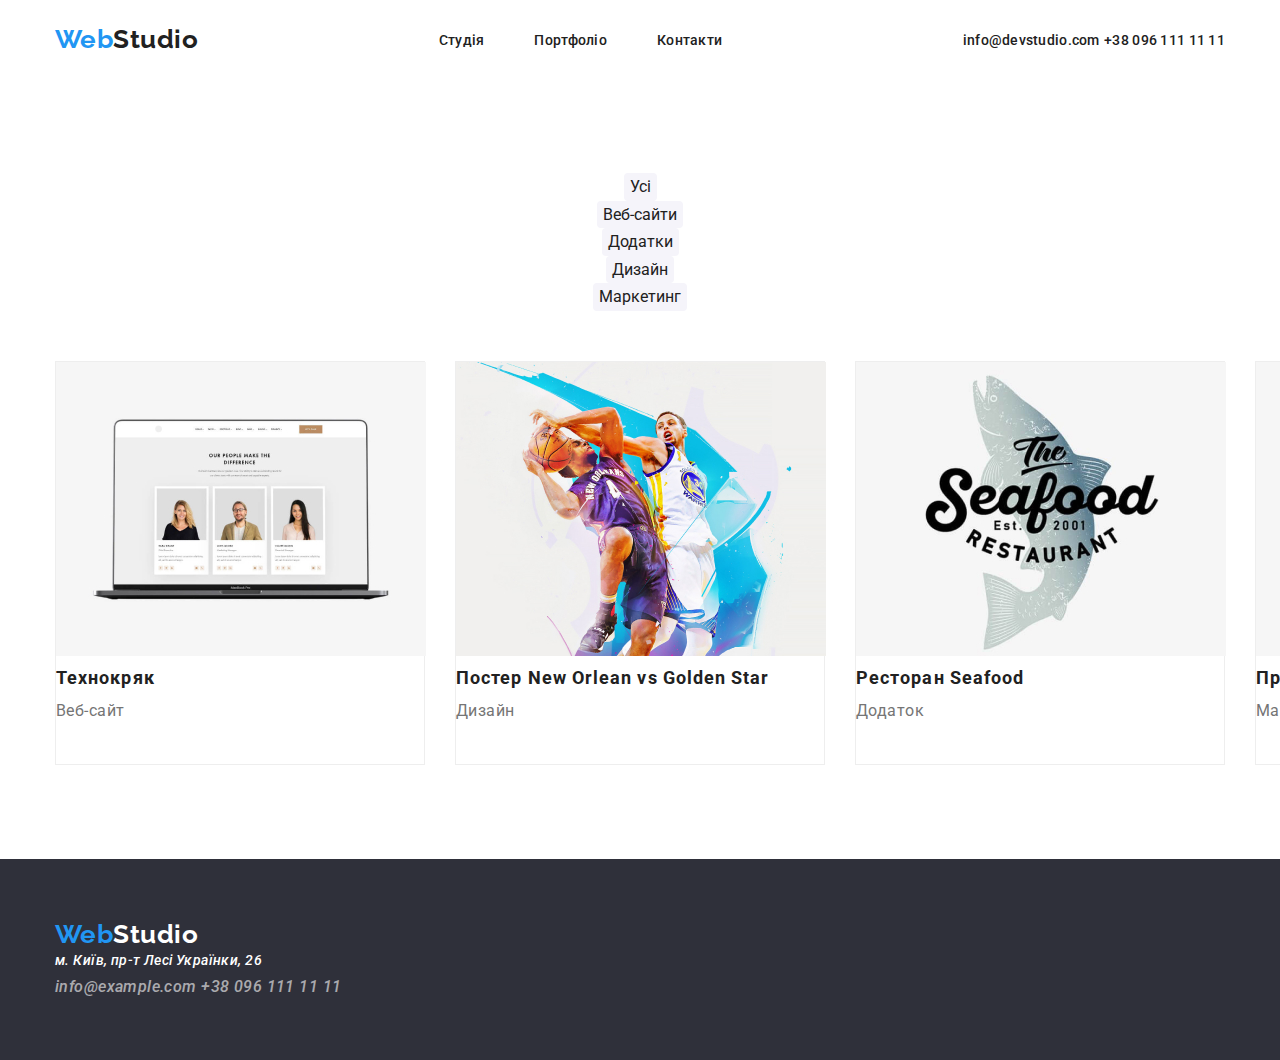
==== portfolio.html @ 2d1bd459 "update" ====
<!DOCTYPE html>
<html lang="en">
  <head>
    <meta charset="UTF-8" />
    <meta name="viewport" content="width=device-width, initial-scale=1.0" />
    <link
      rel="stylesheet"
      href="https://cdnjs.cloudflare.com/ajax/libs/modern-normalize/2.0.0/modern-normalize.min.css"
    />
    <title>Portfolio</title>
    <link rel="preconnect" href="https://fonts.googleapis.com" />
    <link rel="preconnect" href="https://fonts.gstatic.com" crossorigin />
    <link
      href="https://fonts.googleapis.com/css2?family=Raleway:wght@700&family=Roboto:wght@400;500;700&display=swap"
      rel="stylesheet"
    />
    <link rel="stylesheet" href="./css/portfolio.css" />
  </head>
  <body>
    <header class="header">
      <div class="container">
        <a class="header-logo" href="./index.html"
          >Web<span class="header-span">Studio</span></a
        >
        <nav class="navigation">
          <ul class="nav-list">
            <li class="nav-list-item">
              <a class="nav-list-link" href="#">Студія</a>
            </li>
            <li class="nav-list-item">
              <a class="nav-list-link" href="#">Портфоліо</a>
            </li>
            <li class="nav-list-item">
              <a class="nav-list-link" href="#">Контакти</a>
            </li>
          </ul>
        </nav>
        <div class="contact-list">
          <a class="contact-list-link" href="mailto:info@devstudio.com"
            >info@devstudio.com</a
          >
          <a class="contact-list-link" href="tel:+380961111111"
            >+38 096 111 11 11</a
          >
        </div>
      </div>
    </header>
    <main class="main">
      <div class="container">
        <button class="main-btn" type="button">Усі</button>
        <button class="main-btn" type="button">Веб-сайти</button>
        <button class="main-btn" type="button">Додатки</button>
        <button class="main-btn" type="button">Дизайн</button>
        <button class="main-btn" type="button">Маркетинг</button>
      </div>
      <div class="container">
      <ul class="main-list">
        <li class="main-list-item">
          <article class="info">
            <img
              class="info-img"
              src="./images/Технокряк.jpg"
              alt="Технокряк"
            />
            <h4 class="info-title">Технокряк</h4>
            <p class="info-text">Веб-сайт</p>
          </article>
        </li>
        <li class="main-list-item">
          <article class="info">
            <img
              class="info-img"
              src="./images/ПостерNewOrlea.jpg"
              alt="NewOrlean"
            />
            <h4 class="info-title">Постер New Orlean vs Golden Star</h4>
            <p class="info-text">Дизайн</p>
          </article>
        </li>
        <li>
          <article class="info">
            <img class="info-img" src="./images/Seafood.jpg" alt="Seafood" />
            <h4 class="info-title">Ресторан Seafood</h4>
            <p class="info-text">Додаток</p>
          </article>
        </li>
        <li class="main-list-item">
          <article class="info">
            <img class="info-img" src="./images/ПроєктPrime.jpg" alt="Prime" />
            <h4 class="info-title">Проєкт Prime</h4>
            <p class="info-text">Маркетинг</p>
          </article>
        </li>
        <li>
          <article class="info">
            <img class="info-img" src="./images/Boxes.jpg" alt="Boxes" />
            <h4 class="info-title">Проєкт Boxes</h4>
            <p class="info-text">Додаток</p>
          </article>
        </li>
        <li class="main-list-item">
          <article class="info">
            <img
              class="info-img"
              src="./images/Inspiration.jpg"
              alt="Inspiration"
            />
            <h4 class="info-title">Inspiration has no Borders</h4>
            <p class="info-text">Веб-сайт</p>
          </article>
        </li>
        <li>
          <article class="info">
            <img
              class="info-img"
              src="./images/ВиданняLimited.jpg"
              alt="Limited"
            />
            <h4 class="info-title">Видання Limited Edition</h4>
            <p class="info-text">Дизайн</p>
          </article>
        </li>
        <li class="main-list-item">
          <article class="info">
            <img class="info-img" src="./images/ПроєктLab.jpg" alt="Lab" />
            <h4 class="info-title">Проєкт LAB</h4>
            <p class="info-text">Маркетинг</p>
          </article>
        </li>
        <li class="main-list-item">
          <article class="info">
            <img class="info-img" src="./images/Growing.jpg" alt="Growing" />
            <h4 class="info-title">Growing Business</h4>
            <p class="info-text">Додаток</p>
          </article>
        </li>
      </ul>
    </div>
    </main>
    <footer class="footer">
      <div class="container">
        <a class="footer-logo" href="./index.html"
          >Web<span class="footer-span">Studio</span></a
        >
        <address class="address">
          <p class="footer-adress">м. Київ, пр-т Лесі Українки, 26</p>
          <a class="footer-mail" href="mailto:info@example.com"
            >info@example.com</a
          >
          <a class="footer-tel" href="tel:+380961111111">+38 096 111 11 11</a>
        </address>
      </div>
    </footer>
  </body>
</html>
---- css/portfolio.css ----
:root {
  --web-studio-black: #212121;
  --web-studio-blue: #2196f3;
  --web-studio-white: #ffffff;
  --web-studio-white2: #f5f4fa;
  --web-studio-gray: #757575;
}
body {
  color: var(--web-studio-black);
  font-family: "Roboto", sans-serif;
  font-size: 16px;
  font-style: normal;
  line-height: normal;
  font-weight: 500;
  letter-spacing: 0.48px;
}
ul {
  list-style-type: none;
}
a {
  text-decoration: none;
}
p,
h1,
h2,
h3,
h4,
h5,
h6 {
  margin: 0;
}

ul,
ol {
  padding-left: 0;
  margin: 0;
}
.container {
  width: 1200px;
  padding: 0 15px;
  margin: 0 auto;
}
.header .container {
  display: flex;
  align-items: center;
  justify-content: space-between;
}
.header {
  padding: 24px 0 25px;
}
.header-logo {
  color: var(--web-studio-blue);
  font-family: "Raleway", sans-serif;
  font-size: 26px;
  font-weight: 700;
}
.header-span {
  color: var(--web-studio-black);
  font-family: "Raleway", sans-serif;
  font-size: 26px;
  font-weight: 700;
}
.nav-list {
  display: flex;
  align-items: center;
  gap: 50px;
}
.nav-list-link {
  color: var(--web-studio-black);
  font-size: 14px;
  letter-spacing: 0.28px;
}
.nav-list-link:hover {
  color: var(--web-studio-blue);
}
.contact-list-link {
  color: var(--web-studio-black);
  font-size: 14px;
  letter-spacing: 0.28px;
}
.contact-list-link:hover {
  color: var(--web-studio-blue);
}
.main {
  padding: 94px 0;
}
.main-btn {
  color: var(--web-studio-black);
  text-align: center;
  line-height: 1.6;
  background-color: var(--web-studio-white2);
  border: none;
  border-radius: 4px;
  margin: 0 auto;
  display: block;
}
.main-btn:hover {
  color: var(--web-studio-white);
  background-color: var(--web-studio-blue);
}
.main-list {
  margin: 50px 0 0;
  display: flex;
  gap: 30px;
  flex-direction: row;
}
.main-list-item {
  /* display: flex;
  gap: 30px; */
}
.info {
  width: 370px;
  height: 404px;
  border: 1px solid #eee;
  background-color: var(--web-studio-white);
}
.info-img {
  width: 370px;
  height: 294px;
}
.info-title {
  color: var(--web-studio-black);
  font-size: 18px;
  font-weight: 700;
  line-height: 2;
  letter-spacing: 1.08px;
}
.info-text {
  color: var(--web-studio-gray);
  font-weight: 400;
  line-height: 1.9;
}
.footer {
  background-color: #2f303a;
  padding: 60px 0;
}
.footer-logo {
  color: var(--web-studio-blue);
  font-family: "Raleway", sans-serif;
  font-size: 26px;
  font-weight: 700;
}
.footer-span {
  color: var(--web-studio-white);
  font-family: "Raleway", sans-serif;
  font-size: 26px;
  font-weight: 700;
}
.footer-adress {
  color: var(--web-studio-white);
  font-size: 14px;
  line-height: 1.7;
  letter-spacing: 0.42px;
}
.footer-mail {
  color: rgba(255, 255, 255, 0.6);
  line-height: 1.7;
  letter-spacing: 0.42px;
}
.footer-tel {
  color: rgba(255, 255, 255, 0.6);
  line-height: 1.7;
  letter-spacing: 0.42px;
}
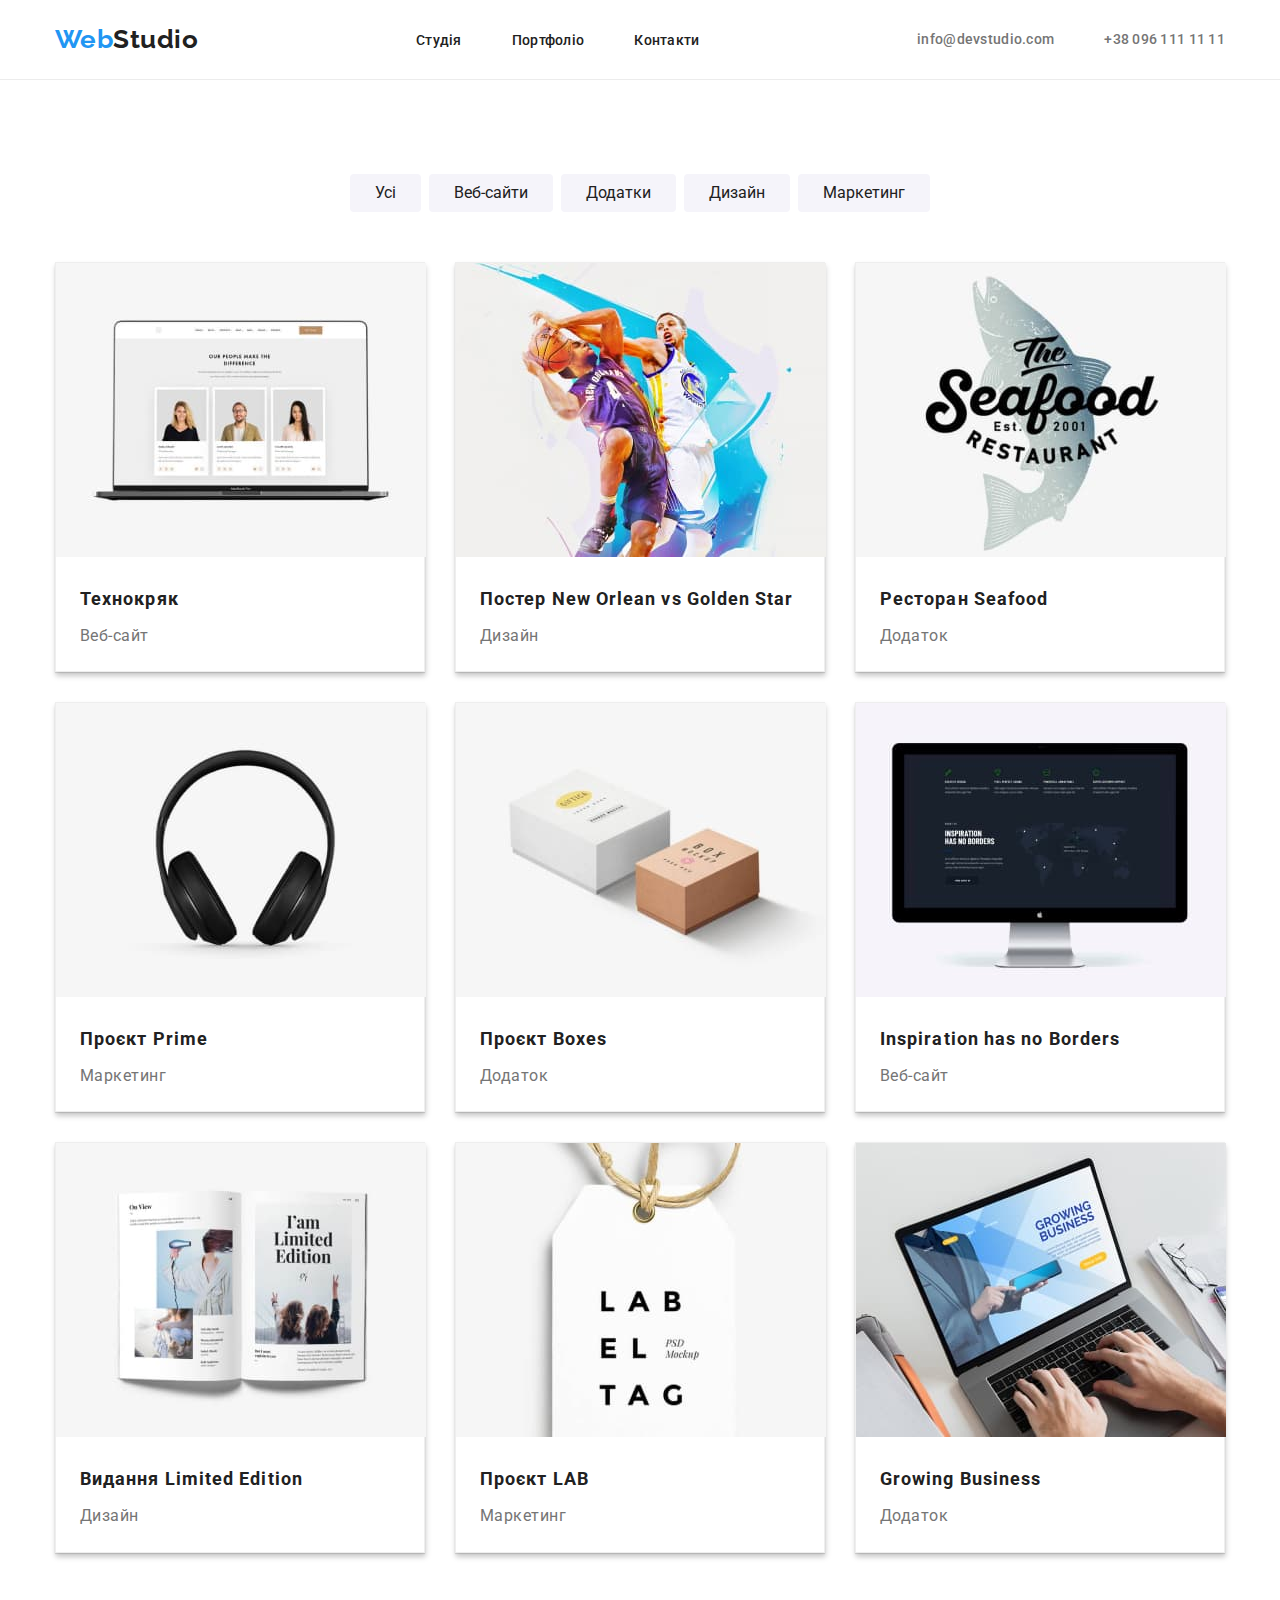
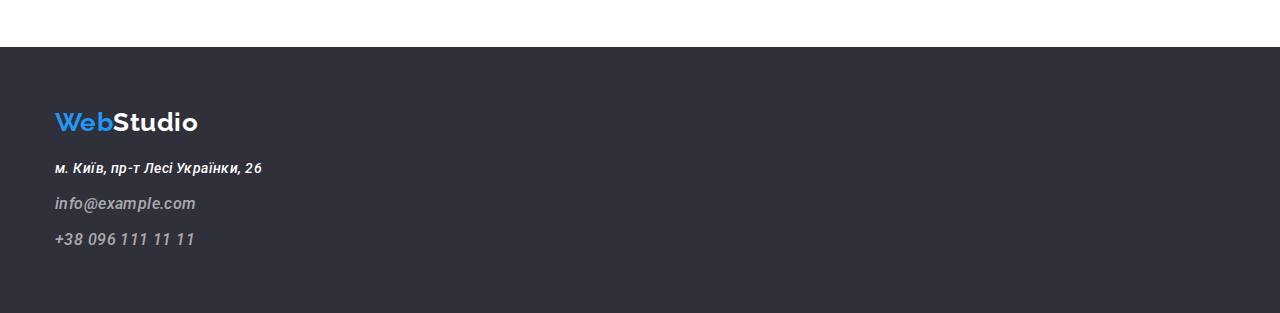
==== commit 02e260af: "update" ====
--- a/portfolio.html
+++ b/portfolio.html
@@ -25,10 +25,10 @@
         <nav class="navigation">
           <ul class="nav-list">
             <li class="nav-list-item">
-              <a class="nav-list-link" href="#">Студія</a>
+              <a class="nav-list-link" href="./index.html">Студія</a>
             </li>
             <li class="nav-list-item">
-              <a class="nav-list-link" href="#">Портфоліо</a>
+              <a class="nav-list-link" href="./portfolio.html">Портфоліо</a>
             </li>
             <li class="nav-list-item">
               <a class="nav-list-link" href="#">Контакти</a>
@@ -70,7 +70,7 @@
           <article class="info">
             <img
               class="info-img"
-              src="./images/ПостерNewOrlea.jpg"
+              src="./images/NewOrlea.jpg"
               alt="NewOrlean"
             />
             <h4 class="info-title">Постер New Orlean vs Golden Star</h4>
@@ -86,7 +86,7 @@
         </li>
         <li class="main-list-item">
           <article class="info">
-            <img class="info-img" src="./images/ПроєктPrime.jpg" alt="Prime" />
+            <img class="info-img" src="./images/Prime.jpg" alt="Prime" />
             <h4 class="info-title">Проєкт Prime</h4>
             <p class="info-text">Маркетинг</p>
           </article>
@@ -113,7 +113,7 @@
           <article class="info">
             <img
               class="info-img"
-              src="./images/ВиданняLimited.jpg"
+              src="./images/Limited.jpg"
               alt="Limited"
             />
             <h4 class="info-title">Видання Limited Edition</h4>
@@ -122,7 +122,7 @@
         </li>
         <li class="main-list-item">
           <article class="info">
-            <img class="info-img" src="./images/ПроєктLab.jpg" alt="Lab" />
+            <img class="info-img" src="./images/Lab.jpg" alt="Lab" />
             <h4 class="info-title">Проєкт LAB</h4>
             <p class="info-text">Маркетинг</p>
           </article>
--- a/css/portfolio.css
+++ b/css/portfolio.css
@@ -47,6 +47,7 @@
 }
 .header {
   padding: 24px 0 25px;
+  border-bottom: 1px solid #ececec;
 }
 .header-logo {
   color: var(--web-studio-blue);
@@ -73,8 +74,12 @@
 .nav-list-link:hover {
   color: var(--web-studio-blue);
 }
+.contact-list {
+  display: flex;
+  gap: 50px;
+}
 .contact-list-link {
-  color: var(--web-studio-black);
+  color: var(--web-studio-gray);
   font-size: 14px;
   letter-spacing: 0.28px;
 }
@@ -84,6 +89,12 @@
 .main {
   padding: 94px 0;
 }
+.main .container {
+  display: flex;
+  justify-content: center;
+  align-items: center;
+  gap: 8px;
+}
 .main-btn {
   color: var(--web-studio-black);
   text-align: center;
@@ -91,28 +102,30 @@
   background-color: var(--web-studio-white2);
   border: none;
   border-radius: 4px;
-  margin: 0 auto;
-  display: block;
+  padding: 6px 25px;
 }
 .main-btn:hover {
   color: var(--web-studio-white);
   background-color: var(--web-studio-blue);
+  box-shadow: 0px 2px 2px 0px rgba(0, 0, 0, 0.12),
+    0px 1px 2px 0px rgba(0, 0, 0, 0.08), 0px 3px 1px 0px rgba(0, 0, 0, 0.1);
 }
 .main-list {
   margin: 50px 0 0;
   display: flex;
-  gap: 30px;
-  flex-direction: row;
+  justify-content: space-between;
+  row-gap: 30px;
+  flex-wrap: wrap;
 }
 .main-list-item {
-  /* display: flex;
-  gap: 30px; */
+  flex-basis: calc((100% - 60px) / 3);
 }
 .info {
   width: 370px;
-  height: 404px;
   border: 1px solid #eee;
   background-color: var(--web-studio-white);
+  box-shadow: 1px 4px 6px 0px rgba(0, 0, 0, 0.16),
+    0px 4px 4px 0px rgba(0, 0, 0, 0.06), 0px 1px 1px 0px rgba(0, 0, 0, 0.12);
 }
 .info-img {
   width: 370px;
@@ -124,11 +137,14 @@
   font-weight: 700;
   line-height: 2;
   letter-spacing: 1.08px;
+  margin: 20px 0 4px;
+  padding: 0 24px;
 }
 .info-text {
   color: var(--web-studio-gray);
   font-weight: 400;
   line-height: 1.9;
+  padding: 0 24px 20px;
 }
 .footer {
   background-color: #2f303a;
@@ -139,12 +155,11 @@
   font-family: "Raleway", sans-serif;
   font-size: 26px;
   font-weight: 700;
+  display: block;
+  margin-bottom: 20px;
 }
 .footer-span {
   color: var(--web-studio-white);
-  font-family: "Raleway", sans-serif;
-  font-size: 26px;
-  font-weight: 700;
 }
 .footer-adress {
   color: var(--web-studio-white);
@@ -162,3 +177,8 @@
   line-height: 1.7;
   letter-spacing: 0.42px;
 }
+.address {
+  display: flex;
+  flex-direction: column;
+  gap: 9px;
+}
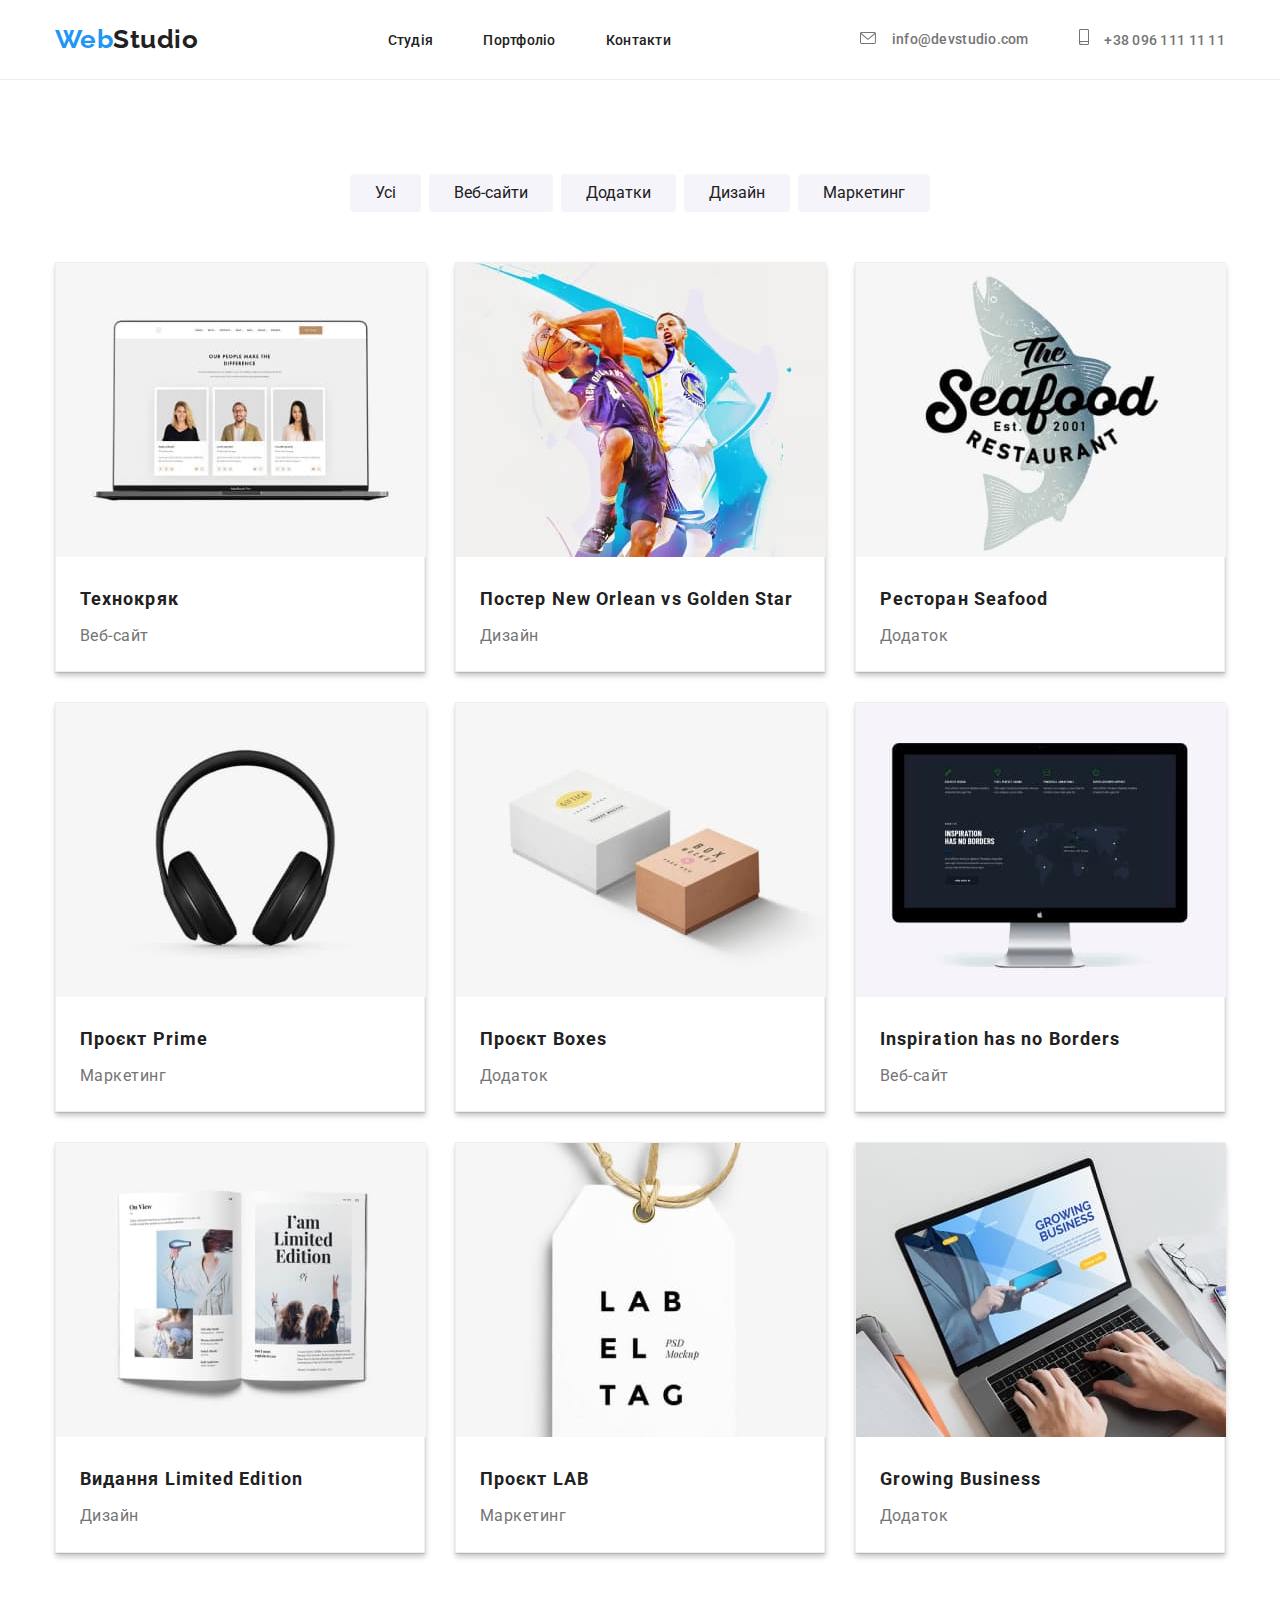
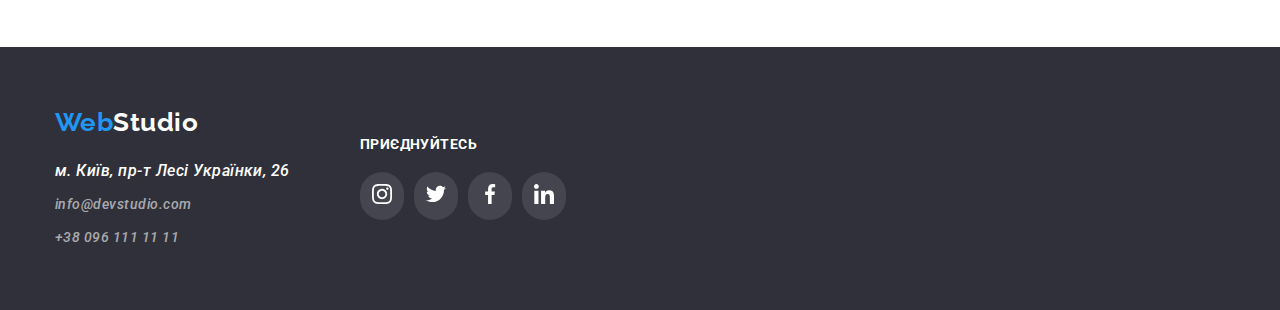
==== commit 5b2464c1: "update" ====
--- a/portfolio.html
+++ b/portfolio.html
@@ -36,12 +36,22 @@
           </ul>
         </nav>
         <div class="contact-list">
-          <a class="contact-list-link" href="mailto:info@devstudio.com"
-            >info@devstudio.com</a
-          >
-          <a class="contact-list-link" href="tel:+380961111111"
-            >+38 096 111 11 11</a
-          >
+          <div class="contact-email">
+            <svg class="contacts-email__icon" width="16px" height="12px">
+              <use href="./images/symbol-defs.svg#icon-envelope"></use>
+            </svg>
+            <a class="contact-list-link" href="mailto:info@devstudio.com"
+              >info@devstudio.com</a
+            >
+          </div>
+          <div class="contact-tel">
+            <svg class="contacts-tel__icon" width="10" height="16">
+              <use href="./images/symbol-defs.svg#icon-smartphone"></use>
+            </svg>
+            <a class="contact-list-link" href="tel:+380961111111"
+              >+38 096 111 11 11</a
+            >
+          </div>
         </div>
       </div>
     </header>
@@ -50,106 +60,153 @@
         <button class="main-btn" type="button">Усі</button>
         <button class="main-btn" type="button">Веб-сайти</button>
         <button class="main-btn" type="button">Додатки</button>
-        <button class="main-btn" type="button">Дизайн</button>
-        <button class="main-btn" type="button">Маркетинг</button>
-      </div>
-      <div class="container">
-      <ul class="main-list">
-        <li class="main-list-item">
-          <article class="info">
-            <img
-              class="info-img"
-              src="./images/Технокряк.jpg"
-              alt="Технокряк"
-            />
-            <h4 class="info-title">Технокряк</h4>
-            <p class="info-text">Веб-сайт</p>
-          </article>
-        </li>
-        <li class="main-list-item">
-          <article class="info">
-            <img
-              class="info-img"
-              src="./images/NewOrlea.jpg"
-              alt="NewOrlean"
-            />
-            <h4 class="info-title">Постер New Orlean vs Golden Star</h4>
-            <p class="info-text">Дизайн</p>
-          </article>
-        </li>
-        <li>
-          <article class="info">
-            <img class="info-img" src="./images/Seafood.jpg" alt="Seafood" />
-            <h4 class="info-title">Ресторан Seafood</h4>
-            <p class="info-text">Додаток</p>
-          </article>
-        </li>
-        <li class="main-list-item">
-          <article class="info">
-            <img class="info-img" src="./images/Prime.jpg" alt="Prime" />
-            <h4 class="info-title">Проєкт Prime</h4>
-            <p class="info-text">Маркетинг</p>
-          </article>
-        </li>
-        <li>
-          <article class="info">
-            <img class="info-img" src="./images/Boxes.jpg" alt="Boxes" />
-            <h4 class="info-title">Проєкт Boxes</h4>
-            <p class="info-text">Додаток</p>
-          </article>
-        </li>
-        <li class="main-list-item">
-          <article class="info">
-            <img
-              class="info-img"
-              src="./images/Inspiration.jpg"
-              alt="Inspiration"
-            />
-            <h4 class="info-title">Inspiration has no Borders</h4>
-            <p class="info-text">Веб-сайт</p>
-          </article>
-        </li>
-        <li>
-          <article class="info">
-            <img
-              class="info-img"
-              src="./images/Limited.jpg"
-              alt="Limited"
-            />
-            <h4 class="info-title">Видання Limited Edition</h4>
-            <p class="info-text">Дизайн</p>
-          </article>
-        </li>
-        <li class="main-list-item">
-          <article class="info">
-            <img class="info-img" src="./images/Lab.jpg" alt="Lab" />
-            <h4 class="info-title">Проєкт LAB</h4>
-            <p class="info-text">Маркетинг</p>
-          </article>
-        </li>
-        <li class="main-list-item">
-          <article class="info">
-            <img class="info-img" src="./images/Growing.jpg" alt="Growing" />
-            <h4 class="info-title">Growing Business</h4>
-            <p class="info-text">Додаток</p>
-          </article>
-        </li>
-      </ul>
-    </div>
+        <button class="main-btn" type="button">Дизайн</button
+        ><button class="main-btn" type="button">Маркетинг</button>
+      </div>
+      <div class="container">
+        <ul class="main-list">
+          <li class="main-list-item">
+            <article class="info">
+              <img
+                class="info-img"
+                src="./images/portfolio/Технокряк.jpg"
+                alt="Технокряк"
+              />
+              <h4 class="info-title">Технокряк</h4>
+              <p class="info-text">Веб-сайт</p>
+            </article>
+          </li>
+          <li class="main-list-item">
+            <article class="info">
+              <img
+                class="info-img"
+                src="./images/portfolio/NewOrlea.jpg"
+                alt="NewOrlean"
+              />
+              <h4 class="info-title">Постер New Orlean vs Golden Star</h4>
+              <p class="info-text">Дизайн</p>
+            </article>
+          </li>
+          <li>
+            <article class="info">
+              <img
+                class="info-img"
+                src="./images/portfolio/Seafood.jpg"
+                alt="Seafood"
+              />
+              <h4 class="info-title">Ресторан Seafood</h4>
+              <p class="info-text">Додаток</p>
+            </article>
+          </li>
+          <li class="main-list-item">
+            <article class="info">
+              <img
+                class="info-img"
+                src="./images/portfolio/Prime.jpg"
+                alt="Prime"
+              />
+              <h4 class="info-title">Проєкт Prime</h4>
+              <p class="info-text">Маркетинг</p>
+            </article>
+          </li>
+          <li>
+            <article class="info">
+              <img
+                class="info-img"
+                src="./images/portfolio/Boxes.jpg"
+                alt="Boxes"
+              />
+              <h4 class="info-title">Проєкт Boxes</h4>
+              <p class="info-text">Додаток</p>
+            </article>
+          </li>
+          <li class="main-list-item">
+            <article class="info">
+              <img
+                class="info-img"
+                src="./images/portfolio/Inspiration.jpg"
+                alt="Inspiration"
+              />
+              <h4 class="info-title">Inspiration has no Borders</h4>
+              <p class="info-text">Веб-сайт</p>
+            </article>
+          </li>
+          <li>
+            <article class="info">
+              <img
+                class="info-img"
+                src="./images/portfolio/Limited.jpg"
+                alt="Limited"
+              />
+              <h4 class="info-title">Видання Limited Edition</h4>
+              <p class="info-text">Дизайн</p>
+            </article>
+          </li>
+          <li class="main-list-item">
+            <article class="info">
+              <img
+                class="info-img"
+                src="./images/portfolio/Lab.jpg"
+                alt="Lab"
+              />
+              <h4 class="info-title">Проєкт LAB</h4>
+              <p class="info-text">Маркетинг</p>
+            </article>
+          </li>
+          <li class="main-list-item">
+            <article class="info">
+              <img
+                class="info-img"
+                src="./images/portfolio/Growing.jpg"
+                alt="Growing"
+              />
+              <h4 class="info-title">Growing Business</h4>
+              <p class="info-text">Додаток</p>
+            </article>
+          </li>
+        </ul>
+      </div>
     </main>
     <footer class="footer">
       <div class="container">
-        <a class="footer-logo" href="./index.html"
+        <div class="footer-pages__left">
+        <a class="footer-logo" href="#"
           >Web<span class="footer-span">Studio</span></a
         >
         <address class="address">
           <p class="footer-adress">м. Київ, пр-т Лесі Українки, 26</p>
-          <a class="footer-mail" href="mailto:info@example.com"
-            >info@example.com</a
+          <a class="footer-mail" href="mailto:info@devstudio.com"
+            >info@devstudio.com</a
           >
           <a class="footer-tel" href="tel:+380961111111">+38 096 111 11 11</a>
         </address>
       </div>
+        <div class="footer-pages__right">
+          <h3 class="footer-pages__title">приєднуйтесь</h3>
+          <ul class="footer-social__list">
+            <li class="footer-social__item">
+              <svg class="footer__icon">
+                <use href="./images/symbol-defs.svg#icon-instagram"></use>
+              </svg>
+            </li>
+            <li class="footer-social__item">
+              <svg class="footer__icon">
+                <use href="./images/symbol-defs.svg#icon-twitter"></use>
+              </svg>
+            </li>
+            <li class="footer-social__item">
+              <svg class="footer__icon">
+                <use href="./images/symbol-defs.svg#icon-facebook"></use>
+              </svg>
+            </li>
+            <li class="footer-social__item">
+              <svg class="footer__icon">
+                <use href="./images/symbol-defs.svg#icon-linkedin"></use>
+              </svg>
+            </li>
+          </ul>
+        </div>
+      </div>
     </footer>
   </body>
 </html>
--- a/css/portfolio.css
+++ b/css/portfolio.css
@@ -86,6 +86,17 @@
 .contact-list-link:hover {
   color: var(--web-studio-blue);
 }
+
+.contacts-email__icon,
+.contacts-tel__icon {
+  fill: #757575;
+  margin-right: 11px;
+}
+.contact-email:hover svg,
+.contact-tel:hover svg {
+  fill: #2196f3;
+}
+
 .main {
   padding: 94px 0;
 }
@@ -146,10 +157,23 @@
   line-height: 1.9;
   padding: 0 24px 20px;
 }
+
 .footer {
   background-color: #2f303a;
   padding: 60px 0;
 }
+
+.footer .container {
+  display: flex;
+  align-items: center;
+  gap: 70px;
+}
+
+.footer-pages__left {
+  display: flex;
+  flex-direction: column;
+}
+
 .footer-logo {
   color: var(--web-studio-blue);
   font-family: "Raleway", sans-serif;
@@ -163,22 +187,48 @@
 }
 .footer-adress {
   color: var(--web-studio-white);
-  font-size: 14px;
   line-height: 1.7;
-  letter-spacing: 0.42px;
 }
 .footer-mail {
   color: rgba(255, 255, 255, 0.6);
+  font-size: 14px;
   line-height: 1.7;
-  letter-spacing: 0.42px;
 }
 .footer-tel {
   color: rgba(255, 255, 255, 0.6);
+  font-size: 14px;
   line-height: 1.7;
-  letter-spacing: 0.42px;
 }
 .address {
   display: flex;
   flex-direction: column;
   gap: 9px;
 }
+
+.footer-pages__title {
+  font-weight: 700;
+  font-size: 14px;
+  letter-spacing: 0.03em;
+  text-transform: uppercase;
+  color: #fff;
+  margin-bottom: 20px;
+}
+.footer-social__list {
+  display: flex;
+  gap: 10px;
+}
+.footer-social__item {
+  display: inline-block;
+  padding: 12px;
+  border-radius: 22px;
+  background-color: rgba(255, 255, 255, 0.1);
+}
+.footer-social__item:hover {
+  background-color: #2196f3;
+  cursor: pointer;
+}
+.footer__icon {
+  fill: #fff;
+  width: 20px;
+  height: 20px;
+}
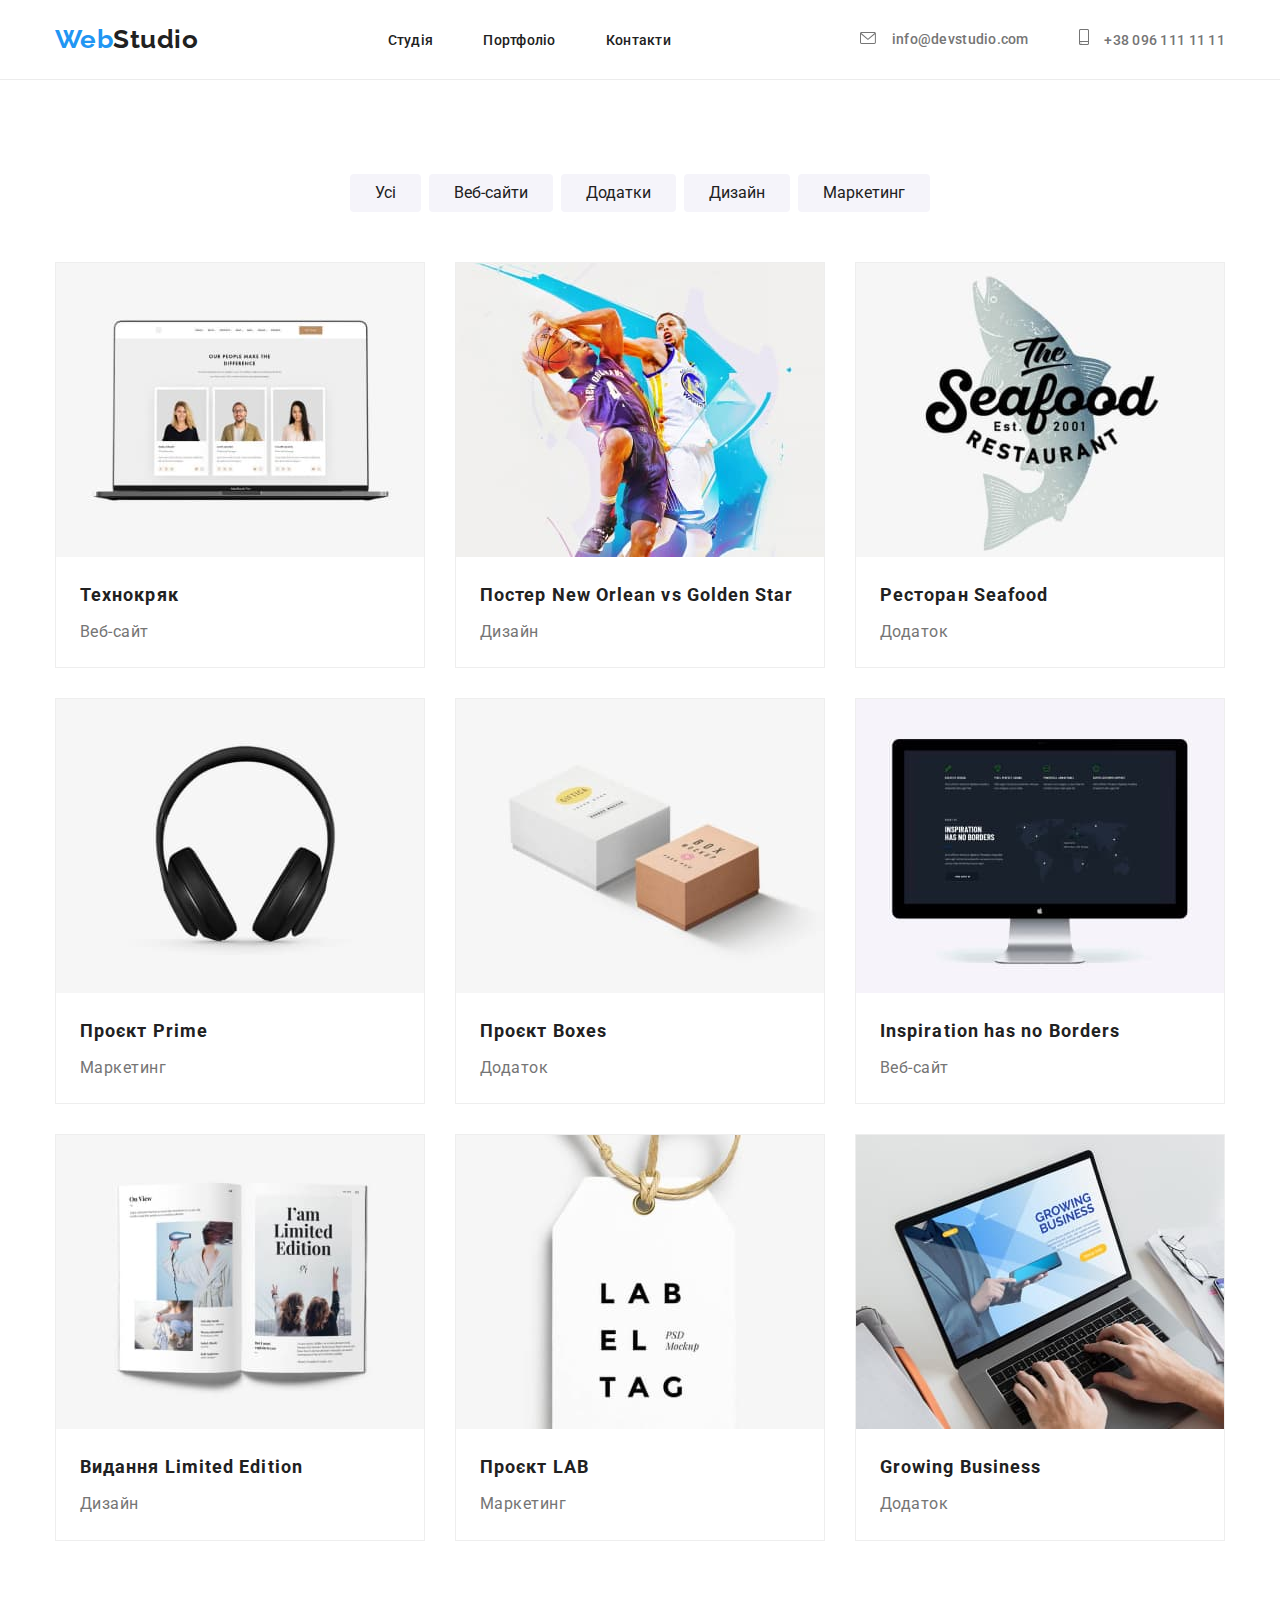
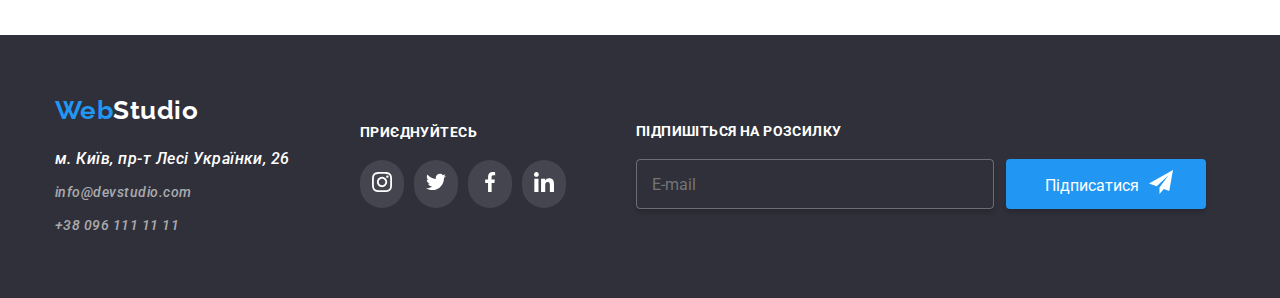
==== commit 30cd9890: "update" ====
--- a/portfolio.html
+++ b/portfolio.html
@@ -66,103 +66,166 @@
       <div class="container">
         <ul class="main-list">
           <li class="main-list-item">
-            <article class="info">
-              <img
-                class="info-img"
+            <div class="thumb">
+              <img
+                class="list-img"
                 src="./images/portfolio/Технокряк.jpg"
                 alt="Технокряк"
               />
-              <h4 class="info-title">Технокряк</h4>
-              <p class="info-text">Веб-сайт</p>
-            </article>
-          </li>
-          <li class="main-list-item">
-            <article class="info">
-              <img
-                class="info-img"
+              <div class="overlay-box">
+                <p class="overlay-box__text">
+                  Ресурс пропонує комплексні пропозиції з різним рівнем
+                  функціоналу та сервісів. Все це дозволить відвідувачу отримати
+                  вичерпні відомості про компанію чи приватну особу.
+                </p>
+              </div>
+            </div>
+            <h4 class="list-title">Технокряк</h4>
+            <p class="list-text">Веб-сайт</p>
+          </li>
+          <li class="main-list-item">
+            <div class="thumb">
+              <img
+                class="list-img"
                 src="./images/portfolio/NewOrlea.jpg"
-                alt="NewOrlean"
-              />
-              <h4 class="info-title">Постер New Orlean vs Golden Star</h4>
-              <p class="info-text">Дизайн</p>
-            </article>
-          </li>
-          <li>
-            <article class="info">
-              <img
-                class="info-img"
+                alt="Технокряк"
+              />
+              <div class="overlay-box">
+                <p class="overlay-box__text">
+                  Ресурс пропонує комплексні пропозиції з різним рівнем
+                  функціоналу та сервісів. Все це дозволить відвідувачу отримати
+                  вичерпні відомості про компанію чи приватну особу.
+                </p>
+              </div>
+            </div>
+            <h4 class="list-title">Постер New Orlean vs Golden Star</h4>
+            <p class="list-text">Дизайн</p>
+          </li>
+          <li class="main-list-item">
+            <div class="thumb">
+              <img
+                class="list-img"
                 src="./images/portfolio/Seafood.jpg"
-                alt="Seafood"
-              />
-              <h4 class="info-title">Ресторан Seafood</h4>
-              <p class="info-text">Додаток</p>
-            </article>
-          </li>
-          <li class="main-list-item">
-            <article class="info">
-              <img
-                class="info-img"
+                alt="Технокряк"
+              />
+              <div class="overlay-box">
+                <p class="overlay-box__text">
+                  Ресурс пропонує комплексні пропозиції з різним рівнем
+                  функціоналу та сервісів. Все це дозволить відвідувачу отримати
+                  вичерпні відомості про компанію чи приватну особу.
+                </p>
+              </div>
+            </div>
+            <h4 class="list-title">Ресторан Seafood</h4>
+            <p class="list-text">Додаток</p>
+          </li>
+          <li class="main-list-item">
+            <div class="thumb">
+              <img
+                class="list-img"
                 src="./images/portfolio/Prime.jpg"
-                alt="Prime"
-              />
-              <h4 class="info-title">Проєкт Prime</h4>
-              <p class="info-text">Маркетинг</p>
-            </article>
-          </li>
-          <li>
-            <article class="info">
-              <img
-                class="info-img"
+                alt="Технокряк"
+              />
+              <div class="overlay-box">
+                <p class="overlay-box__text">
+                  Ресурс пропонує комплексні пропозиції з різним рівнем
+                  функціоналу та сервісів. Все це дозволить відвідувачу отримати
+                  вичерпні відомості про компанію чи приватну особу.
+                </p>
+              </div>
+            </div>
+            <h4 class="list-title">Проєкт Prime</h4>
+            <p class="list-text">Маркетинг</p>
+          </li>
+          <li class="main-list-item">
+            <div class="thumb">
+              <img
+                class="list-img"
                 src="./images/portfolio/Boxes.jpg"
-                alt="Boxes"
-              />
-              <h4 class="info-title">Проєкт Boxes</h4>
-              <p class="info-text">Додаток</p>
-            </article>
-          </li>
-          <li class="main-list-item">
-            <article class="info">
-              <img
-                class="info-img"
+                alt="Технокряк"
+              />
+              <div class="overlay-box">
+                <p class="overlay-box__text">
+                  Ресурс пропонує комплексні пропозиції з різним рівнем
+                  функціоналу та сервісів. Все це дозволить відвідувачу отримати
+                  вичерпні відомості про компанію чи приватну особу.
+                </p>
+              </div>
+            </div>
+            <h4 class="list-title">Проєкт Boxes</h4>
+            <p class="list-text">Додаток</p>
+          </li>
+          <li class="main-list-item">
+            <div class="thumb">
+              <img
+                class="list-img"
                 src="./images/portfolio/Inspiration.jpg"
-                alt="Inspiration"
-              />
-              <h4 class="info-title">Inspiration has no Borders</h4>
-              <p class="info-text">Веб-сайт</p>
-            </article>
-          </li>
-          <li>
-            <article class="info">
-              <img
-                class="info-img"
+                alt="Технокряк"
+              />
+              <div class="overlay-box">
+                <p class="overlay-box__text">
+                  Ресурс пропонує комплексні пропозиції з різним рівнем
+                  функціоналу та сервісів. Все це дозволить відвідувачу отримати
+                  вичерпні відомості про компанію чи приватну особу.
+                </p>
+              </div>
+            </div>
+            <h4 class="list-title">Inspiration has no Borders</h4>
+            <p class="list-text">Веб-сайт</p>
+          </li>
+          <li class="main-list-item">
+            <div class="thumb">
+              <img
+                class="list-img"
                 src="./images/portfolio/Limited.jpg"
-                alt="Limited"
-              />
-              <h4 class="info-title">Видання Limited Edition</h4>
-              <p class="info-text">Дизайн</p>
-            </article>
-          </li>
-          <li class="main-list-item">
-            <article class="info">
-              <img
-                class="info-img"
+                alt="Технокряк"
+              />
+              <div class="overlay-box">
+                <p class="overlay-box__text">
+                  Ресурс пропонує комплексні пропозиції з різним рівнем
+                  функціоналу та сервісів. Все це дозволить відвідувачу отримати
+                  вичерпні відомості про компанію чи приватну особу.
+                </p>
+              </div>
+            </div>
+            <h4 class="list-title">Видання Limited Edition</h4>
+            <p class="list-text">Дизайн</p>
+          </li>
+          <li class="main-list-item">
+            <div class="thumb">
+              <img
+                class="list-img"
                 src="./images/portfolio/Lab.jpg"
-                alt="Lab"
-              />
-              <h4 class="info-title">Проєкт LAB</h4>
-              <p class="info-text">Маркетинг</p>
-            </article>
-          </li>
-          <li class="main-list-item">
-            <article class="info">
-              <img
-                class="info-img"
+                alt="Технокряк"
+              />
+              <div class="overlay-box">
+                <p class="overlay-box__text">
+                  Ресурс пропонує комплексні пропозиції з різним рівнем
+                  функціоналу та сервісів. Все це дозволить відвідувачу отримати
+                  вичерпні відомості про компанію чи приватну особу.
+                </p>
+              </div>
+            </div>
+            <h4 class="list-title">Проєкт LAB</h4>
+            <p class="list-text">Маркетинг</p>
+          </li>
+          <li class="main-list-item">
+            <div class="thumb">
+              <img
+                class="list-img"
                 src="./images/portfolio/Growing.jpg"
-                alt="Growing"
-              />
-              <h4 class="info-title">Growing Business</h4>
-              <p class="info-text">Додаток</p>
-            </article>
+                alt="Технокряк"
+              />
+              <div class="overlay-box">
+                <p class="overlay-box__text">
+                  Ресурс пропонує комплексні пропозиції з різним рівнем
+                  функціоналу та сервісів. Все це дозволить відвідувачу отримати
+                  вичерпні відомості про компанію чи приватну особу.
+                </p>
+              </div>
+            </div>
+            <h4 class="list-title">Growing Business</h4>
+            <p class="list-text">Додаток</p>
           </li>
         </ul>
       </div>
@@ -170,18 +233,18 @@
     <footer class="footer">
       <div class="container">
         <div class="footer-pages__left">
-        <a class="footer-logo" href="#"
-          >Web<span class="footer-span">Studio</span></a
-        >
-        <address class="address">
-          <p class="footer-adress">м. Київ, пр-т Лесі Українки, 26</p>
-          <a class="footer-mail" href="mailto:info@devstudio.com"
-            >info@devstudio.com</a
+          <a class="footer-logo" href="#"
+            >Web<span class="footer-span">Studio</span></a
           >
-          <a class="footer-tel" href="tel:+380961111111">+38 096 111 11 11</a>
-        </address>
-      </div>
-        <div class="footer-pages__right">
+          <address class="address">
+            <p class="footer-adress">м. Київ, пр-т Лесі Українки, 26</p>
+            <a class="footer-mail" href="mailto:info@devstudio.com"
+              >info@devstudio.com</a
+            >
+            <a class="footer-tel" href="tel:+380961111111">+38 096 111 11 11</a>
+          </address>
+        </div>
+        <div class="footer-pages__center">
           <h3 class="footer-pages__title">приєднуйтесь</h3>
           <ul class="footer-social__list">
             <li class="footer-social__item">
@@ -205,6 +268,18 @@
               </svg>
             </li>
           </ul>
+        </div>
+        <div class="footer-pages__right">
+          <h3 class="footer-pages__title">Підпишіться на розсилку</h3>
+          <form class="footer__form">
+            <input type="email" placeholder="E-mail" class="footer__input" />
+            <button class="footer__btn" type="submit">
+              Підписатися
+              <svg class="footer-form__icon">
+                <use href="./images/svg/send.svg"></use>
+              </svg>
+            </button>
+          </form>
         </div>
       </div>
     </footer>
--- a/css/portfolio.css
+++ b/css/portfolio.css
@@ -61,15 +61,33 @@
   font-size: 26px;
   font-weight: 700;
 }
+.nav-list-item {
+  position: relative;
+}
 .nav-list {
   display: flex;
   align-items: center;
   gap: 50px;
 }
+.nav-list-link::after {
+  content: "";
+  background-color: var(--web-studio-blue);
+  border-radius: 2px;
+  width: 0;
+  height: 4px;
+  position: absolute;
+  top: 45px;
+  left: 0;
+  transition: width 220ms cubic-bezier(0.6, 0, 0.4, 1);
+}
+.nav-list-link:hover::after {
+  width: 100%;
+}
 .nav-list-link {
   color: var(--web-studio-black);
   font-size: 14px;
   letter-spacing: 0.28px;
+  transition: 220ms cubic-bezier(0.6, 0, 0.4, 1);
 }
 .nav-list-link:hover {
   color: var(--web-studio-blue);
@@ -129,20 +147,24 @@
   flex-wrap: wrap;
 }
 .main-list-item {
+  border: 1px solid #eee;
   flex-basis: calc((100% - 60px) / 3);
-}
-.info {
-  width: 370px;
-  border: 1px solid #eee;
-  background-color: var(--web-studio-white);
+  cursor: pointer;
+  position: relative;
+  overflow: hidden;
+  transition: box-shadow 250ms cubic-bezier(0.4, 0, 0.2, 1);
+}
+.main-list-item:hover {
   box-shadow: 1px 4px 6px 0px rgba(0, 0, 0, 0.16),
     0px 4px 4px 0px rgba(0, 0, 0, 0.06), 0px 1px 1px 0px rgba(0, 0, 0, 0.12);
 }
-.info-img {
-  width: 370px;
-  height: 294px;
-}
-.info-title {
+.list-img {
+  width: 100%;
+  height: 100%;
+  object-fit: cover;
+  object-position: center;
+}
+.list-title {
   color: var(--web-studio-black);
   font-size: 18px;
   font-weight: 700;
@@ -151,13 +173,41 @@
   margin: 20px 0 4px;
   padding: 0 24px;
 }
-.info-text {
+.list-text {
   color: var(--web-studio-gray);
   font-weight: 400;
   line-height: 1.9;
   padding: 0 24px 20px;
 }
-
+.thumb {
+  position: relative;
+  width: 370px;
+  height: 294px;
+  overflow: hidden;
+}
+.overlay-box {
+  position: absolute;
+  top: 0;
+  left: 0;
+  width: 100%;
+  height: 100%;
+
+  transform: translatey(100%);
+  transition: transform 0.5s ease;
+}
+.overlay-box__text {
+  font-weight: 400;
+  font-size: 18px;
+  line-height: 156%;
+  color: #fff;
+  background-color: rgba(33, 150, 243, 0.9);
+  padding: 62px 23px;
+  width: 100%;
+  height: 294px;
+}
+.main-list-item:hover .overlay-box {
+  transform: translatey(0);
+}
 .footer {
   background-color: #2f303a;
   padding: 60px 0;
@@ -232,3 +282,46 @@
   width: 20px;
   height: 20px;
 }
+
+.footer__form {
+  display: flex;
+  gap: 12px;
+}
+
+.footer__input {
+  border: 1px solid rgba(255, 255, 255, 0.3);
+  border-radius: 4px;
+  width: 358px;
+  height: 50px;
+  box-shadow: 0 4px 4px 0 rgba(0, 0, 0, 0.15);
+  background-color: rgba(33, 150, 243, 0);
+  padding: 13px 15px;
+
+  font-weight: 400;
+  font-size: 16px;
+  line-height: 1.25;
+  color: rgba(255, 255, 255, 0.6);
+}
+
+.footer__btn {
+  border-radius: 4px;
+  box-shadow: 0 4px 4px 0 rgba(0, 0, 0, 0.15);
+  background-color: var(--web-studio-blue);
+  width: 200px;
+  height: 50px;
+  border: none;
+
+  font-size: 16px;
+  line-height: 1.87;
+  text-align: center;
+  color: var(--web-studio-white);
+}
+
+.footer-form__icon {
+  position: relative;
+  fill: var(--web-studio-white);
+  left: 6px;
+  top: 3px;
+  width: 24px;
+  height: 24px;
+}
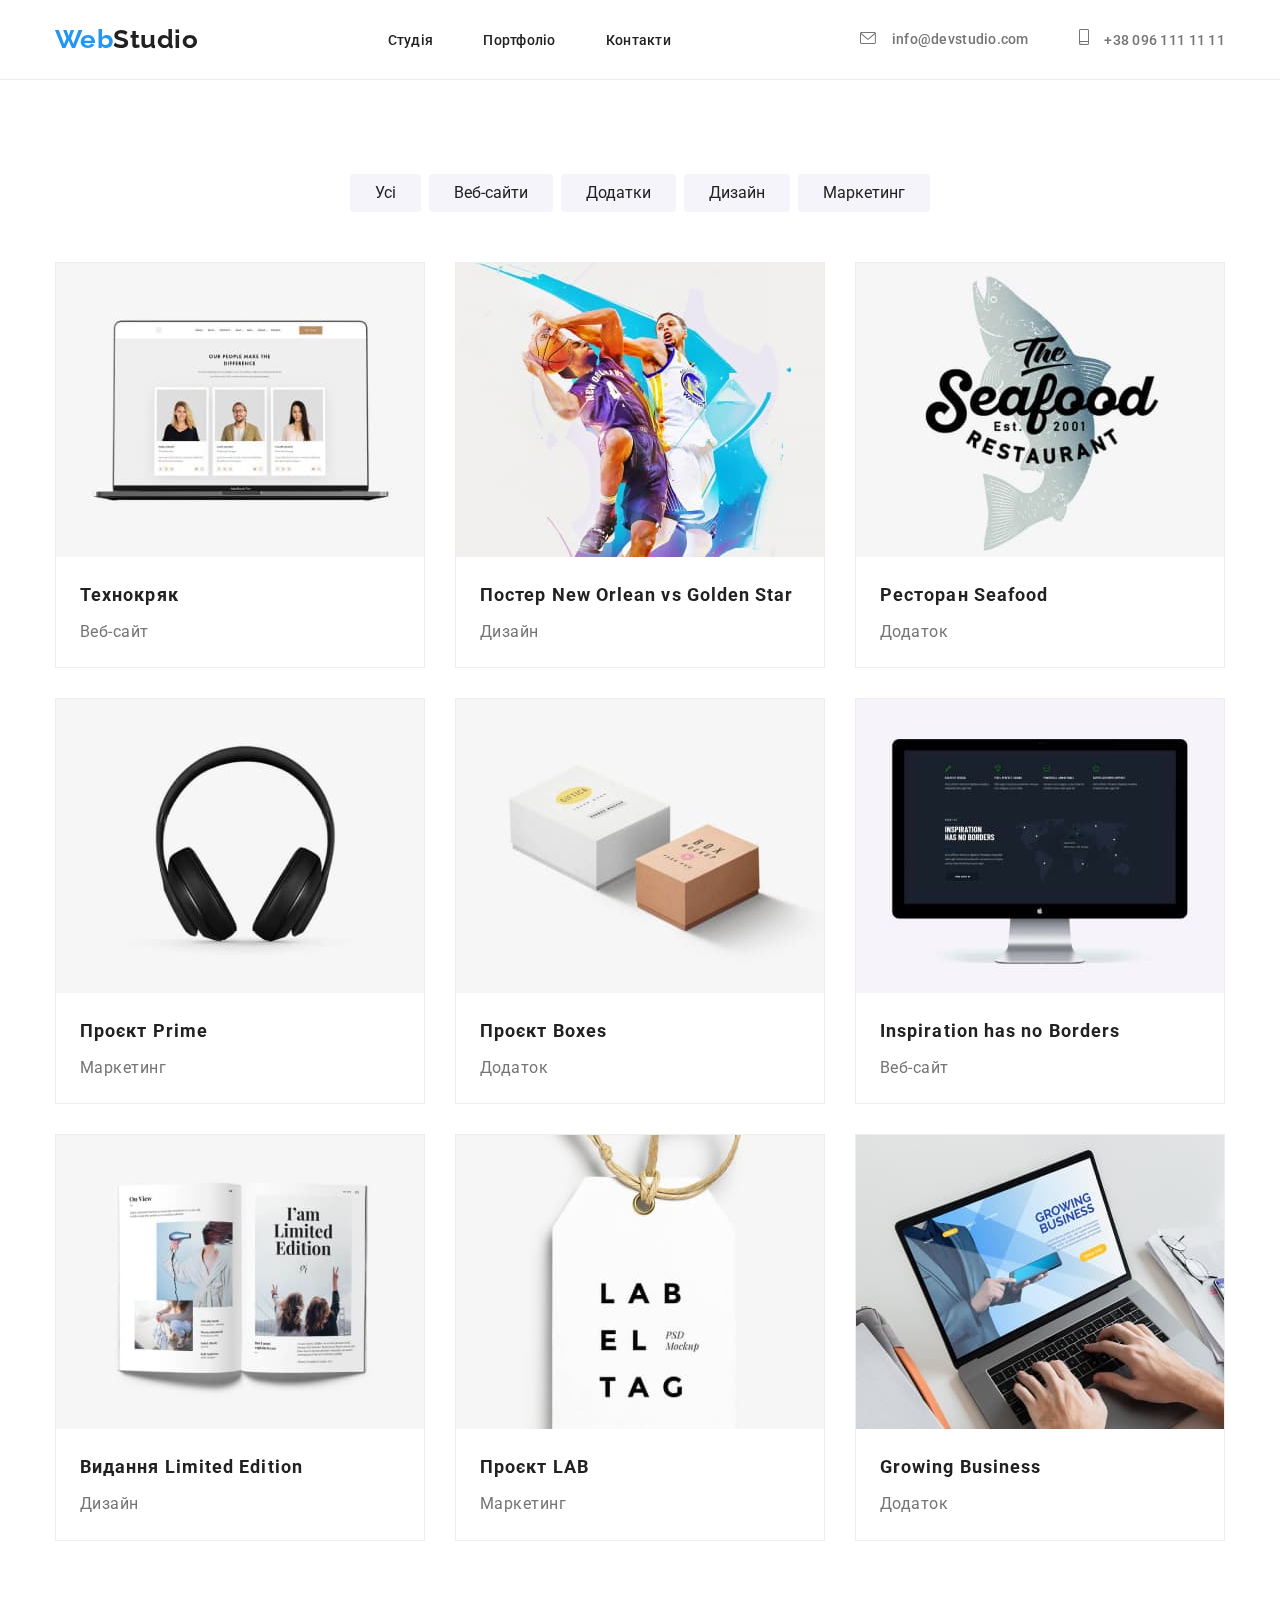
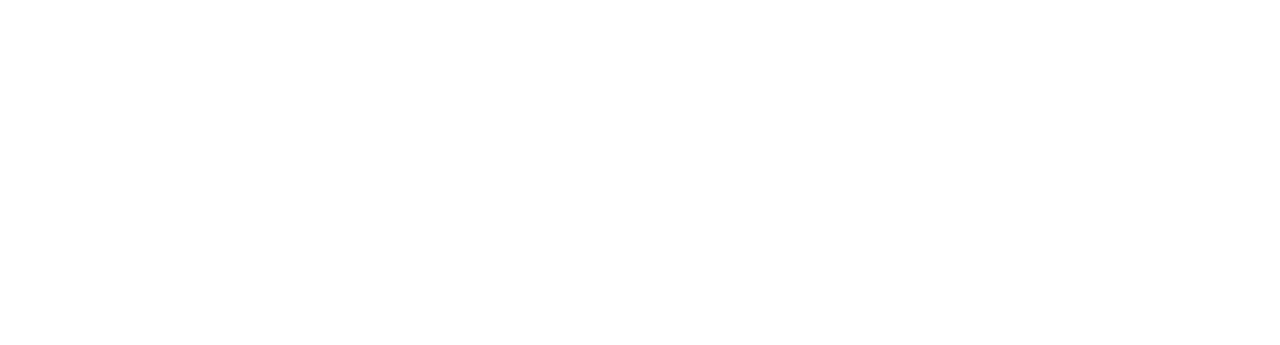
==== commit 379c617b: "update" ====
--- a/portfolio.html
+++ b/portfolio.html
@@ -8,6 +8,7 @@
       href="https://cdnjs.cloudflare.com/ajax/libs/modern-normalize/2.0.0/modern-normalize.min.css"
     />
     <title>Portfolio</title>
+    <link href="https://unpkg.com/aos@2.3.1/dist/aos.css" rel="stylesheet" />
     <link rel="preconnect" href="https://fonts.googleapis.com" />
     <link rel="preconnect" href="https://fonts.gstatic.com" crossorigin />
     <link
@@ -17,7 +18,7 @@
     <link rel="stylesheet" href="./css/portfolio.css" />
   </head>
   <body>
-    <header class="header">
+    <header class="header" data-aos="zoom-in-up">
       <div class="container">
         <a class="header-logo" href="./index.html"
           >Web<span class="header-span">Studio</span></a
@@ -55,7 +56,7 @@
         </div>
       </div>
     </header>
-    <main class="main">
+    <main class="main" data-aos="zoom-in-up">
       <div class="container">
         <button class="main-btn" type="button">Усі</button>
         <button class="main-btn" type="button">Веб-сайти</button>
@@ -230,7 +231,7 @@
         </ul>
       </div>
     </main>
-    <footer class="footer">
+    <footer class="footer" data-aos="zoom-in-up">
       <div class="container">
         <div class="footer-pages__left">
           <a class="footer-logo" href="#"
@@ -283,5 +284,9 @@
         </div>
       </div>
     </footer>
+    <script src="https://unpkg.com/aos@2.3.1/dist/aos.js"></script>
+    <script>
+      AOS.init();
+    </script>
   </body>
 </html>
--- a/css/portfolio.css
+++ b/css/portfolio.css
@@ -91,6 +91,7 @@
 }
 .nav-list-link:hover {
   color: var(--web-studio-blue);
+  transition: color 250ms cubic-bezier(0.4, 0, 0.2, 1)
 }
 .contact-list {
   display: flex;
@@ -103,6 +104,7 @@
 }
 .contact-list-link:hover {
   color: var(--web-studio-blue);
+  transition: color 250ms cubic-bezier(0.4, 0, 0.2, 1)
 }
 
 .contacts-email__icon,
@@ -113,6 +115,7 @@
 .contact-email:hover svg,
 .contact-tel:hover svg {
   fill: #2196f3;
+  transition: fill 250ms cubic-bezier(0.4, 0, 0.2, 1)
 }
 
 .main {
@@ -138,6 +141,9 @@
   background-color: var(--web-studio-blue);
   box-shadow: 0px 2px 2px 0px rgba(0, 0, 0, 0.12),
     0px 1px 2px 0px rgba(0, 0, 0, 0.08), 0px 3px 1px 0px rgba(0, 0, 0, 0.1);
+  transition: background-color 250ms cubic-bezier(0.4, 0, 0.2, 1),
+    box-shadow 250ms cubic-bezier(0.4, 0, 0.2, 1),
+    color 250ms cubic-bezier(0.4, 0, 0.2, 1);
 }
 .main-list {
   margin: 50px 0 0;
@@ -157,6 +163,7 @@
 .main-list-item:hover {
   box-shadow: 1px 4px 6px 0px rgba(0, 0, 0, 0.16),
     0px 4px 4px 0px rgba(0, 0, 0, 0.06), 0px 1px 1px 0px rgba(0, 0, 0, 0.12);
+  transition: box-shadow 250ms cubic-bezier(0.4, 0, 0.2, 1);
 }
 .list-img {
   width: 100%;
@@ -192,7 +199,7 @@
   width: 100%;
   height: 100%;
 
-  transform: translatey(100%);
+  transform: translateY(100%);
   transition: transform 0.5s ease;
 }
 .overlay-box__text {
@@ -206,7 +213,8 @@
   height: 294px;
 }
 .main-list-item:hover .overlay-box {
-  transform: translatey(0);
+  transform: translateY(0);
+  transition: transform 250ms cubic-bezier(0.4, 0, 0.2, 1);
 }
 .footer {
   background-color: #2f303a;
@@ -276,6 +284,7 @@
 .footer-social__item:hover {
   background-color: #2196f3;
   cursor: pointer;
+  transition: background-color 250ms cubic-bezier(0.4, 0, 0.2, 1);
 }
 .footer__icon {
   fill: #fff;
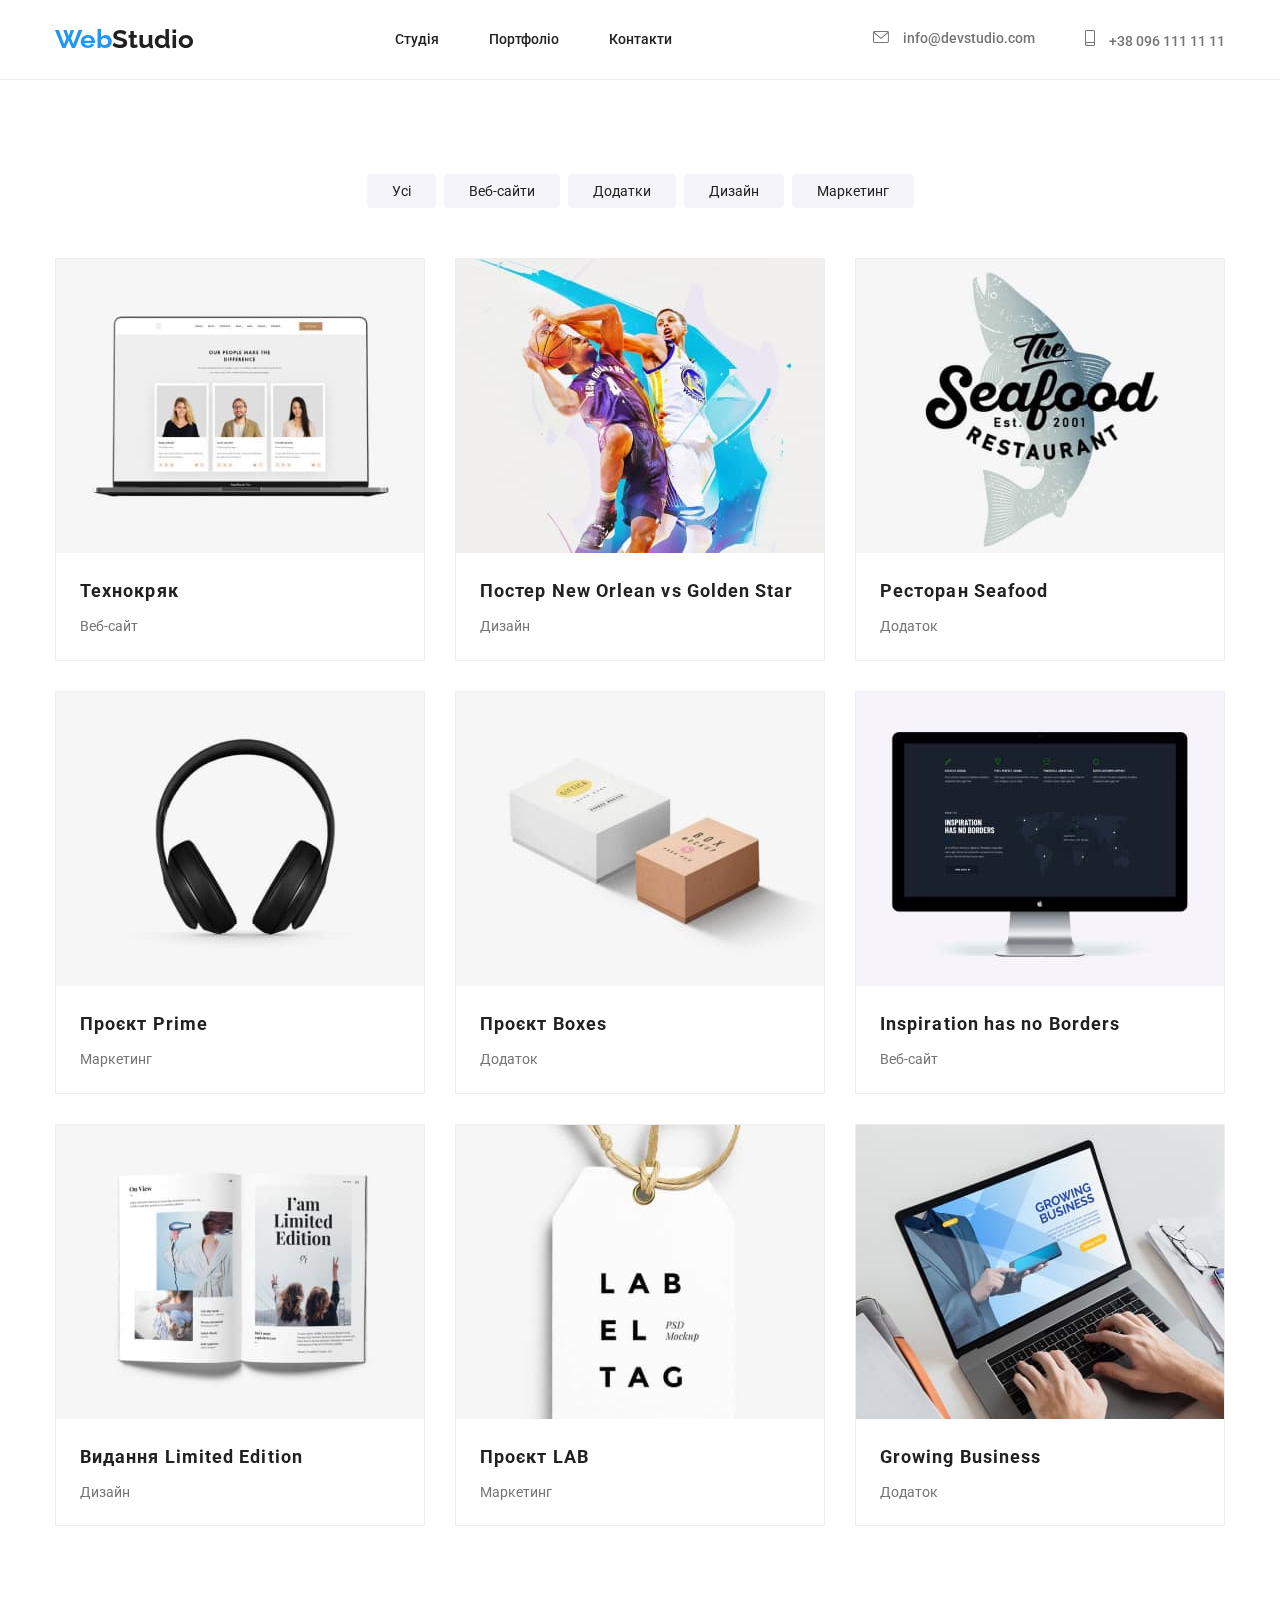
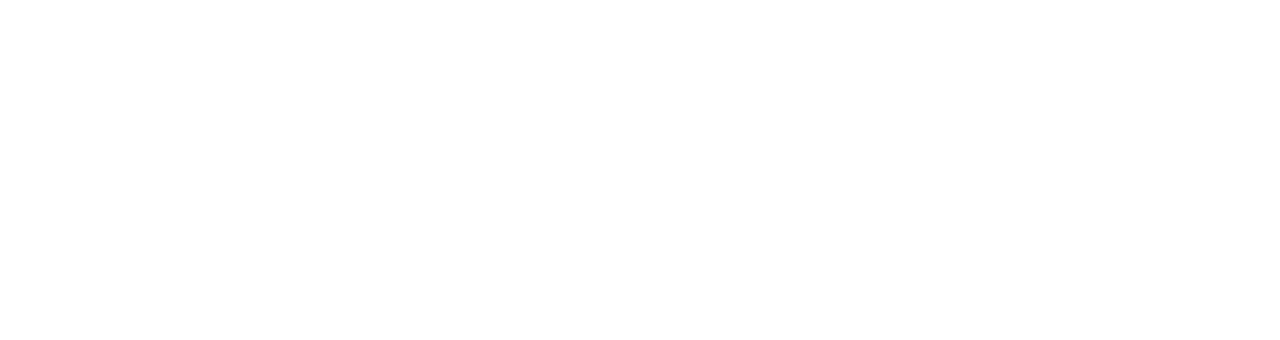
==== commit 2120eba7: "update" ====
--- a/portfolio.html
+++ b/portfolio.html
@@ -15,7 +15,7 @@
       href="https://fonts.googleapis.com/css2?family=Raleway:wght@700&family=Roboto:wght@400;500;700&display=swap"
       rel="stylesheet"
     />
-    <link rel="stylesheet" href="./css/portfolio.css" />
+    <link rel="stylesheet" href="./css/portfolio.min.css" />
   </head>
   <body>
     <header class="header" data-aos="zoom-in-up">
--- a/css/portfolio.min.css
+++ b/css/portfolio.min.css
@@ -0,0 +1 @@
+:root{--web-studio-black: #212121;--web-studio-blue: #2196f3;--web-studio-white: #ffffff;--web-studio-white2: #f5f4fa;--web-studio-gray: #757575}body{color:var(--web-studio-black);font-family:"Roboto",sans-serif;font-size:14px;font-style:normal;line-height:normal;font-weight:400}.container{width:1200px;padding:0 15px;margin:0 auto}button{cursor:pointer;-webkit-transition-duration:250ms;transition-duration:250ms}button:hover{-webkit-transform:scale(1.05);transform:scale(1.05)}ul{list-style-type:none}a{text-decoration:none}p,h1,h2,h3,h4,h5,h6{margin:0}ul,ol{padding-left:0;margin:0}.header .container{display:-webkit-box;display:-ms-flexbox;display:flex;-webkit-box-align:center;-ms-flex-align:center;align-items:center;-webkit-box-pack:justify;-ms-flex-pack:justify;justify-content:space-between}.header{padding:24px 0 25px;border-bottom:1px solid #ececec}.header-logo{color:var(--web-studio-blue);font-family:"Raleway",sans-serif;font-size:26px;font-weight:700}.header-span{color:var(--web-studio-black)}.nav-list{display:-webkit-box;display:-ms-flexbox;display:flex;-webkit-box-align:center;-ms-flex-align:center;align-items:center;gap:50px}.nav-list-item{position:relative}.nav-list-link{color:var(--web-studio-black);font-weight:500;-webkit-transition:220ms cubic-bezier(0.6, 0, 0.4, 1);transition:220ms cubic-bezier(0.6, 0, 0.4, 1)}.nav-list-link::after{content:"";background-color:var(--web-studio-blue);border-radius:2px;width:0;height:4px;position:absolute;top:45px;left:0;-webkit-transition:width 220ms cubic-bezier(0.6, 0, 0.4, 1);transition:width 220ms cubic-bezier(0.6, 0, 0.4, 1)}.nav-list-link:hover::after{width:100%}.nav-list-link:hover{color:var(--web-studio-blue)}.contact-list{display:-webkit-box;display:-ms-flexbox;display:flex;gap:50px}.contact-list-link{color:var(--web-studio-gray);font-weight:500}.contact-list-link:hover{color:var(--web-studio-blue);-webkit-transition:color 250ms cubic-bezier(0.4, 0, 0.2, 1);transition:color 250ms cubic-bezier(0.4, 0, 0.2, 1)}.contacts-email__icon,.contacts-tel__icon{fill:#757575;margin-right:11px}.contact-email:hover svg,.contact-tel:hover svg{fill:#2196f3;-webkit-transition:fill 250ms cubic-bezier(0.4, 0, 0.2, 1);transition:fill 250ms cubic-bezier(0.4, 0, 0.2, 1)}.main{padding:94px 0}.main .container{display:-webkit-box;display:-ms-flexbox;display:flex;-webkit-box-pack:center;-ms-flex-pack:center;justify-content:center;-webkit-box-align:center;-ms-flex-align:center;align-items:center;gap:8px}.main-btn{color:var(--web-studio-black);text-align:center;line-height:1.6;background-color:var(--web-studio-white2);border:none;border-radius:4px;padding:6px 25px}.main-btn:hover{color:var(--web-studio-white);background-color:var(--web-studio-blue);-webkit-box-shadow:0px 2px 2px 0px rgba(0,0,0,.12),0px 1px 2px 0px rgba(0,0,0,.08),0px 3px 1px 0px rgba(0,0,0,.1);box-shadow:0px 2px 2px 0px rgba(0,0,0,.12),0px 1px 2px 0px rgba(0,0,0,.08),0px 3px 1px 0px rgba(0,0,0,.1);-webkit-transition:background-color 250ms cubic-bezier(0.4, 0, 0.2, 1),color 250ms cubic-bezier(0.4, 0, 0.2, 1),-webkit-box-shadow 250ms cubic-bezier(0.4, 0, 0.2, 1);transition:background-color 250ms cubic-bezier(0.4, 0, 0.2, 1),color 250ms cubic-bezier(0.4, 0, 0.2, 1),-webkit-box-shadow 250ms cubic-bezier(0.4, 0, 0.2, 1);transition:background-color 250ms cubic-bezier(0.4, 0, 0.2, 1),box-shadow 250ms cubic-bezier(0.4, 0, 0.2, 1),color 250ms cubic-bezier(0.4, 0, 0.2, 1);transition:background-color 250ms cubic-bezier(0.4, 0, 0.2, 1),box-shadow 250ms cubic-bezier(0.4, 0, 0.2, 1),color 250ms cubic-bezier(0.4, 0, 0.2, 1),-webkit-box-shadow 250ms cubic-bezier(0.4, 0, 0.2, 1)}.main-list{margin:50px 0 0;display:-webkit-box;display:-ms-flexbox;display:flex;-webkit-box-pack:justify;-ms-flex-pack:justify;justify-content:space-between;row-gap:30px;-ms-flex-wrap:wrap;flex-wrap:wrap}.main-list-item{border:1px solid #eee;-ms-flex-preferred-size:calc((100% - 60px)/3);flex-basis:calc((100% - 60px)/3);cursor:pointer;position:relative;overflow:hidden;-webkit-transition:-webkit-box-shadow 250ms cubic-bezier(0.4, 0, 0.2, 1);transition:-webkit-box-shadow 250ms cubic-bezier(0.4, 0, 0.2, 1);transition:box-shadow 250ms cubic-bezier(0.4, 0, 0.2, 1);transition:box-shadow 250ms cubic-bezier(0.4, 0, 0.2, 1), -webkit-box-shadow 250ms cubic-bezier(0.4, 0, 0.2, 1)}.main-list-item:hover{-webkit-box-shadow:1px 4px 6px 0px rgba(0,0,0,.16),0px 4px 4px 0px rgba(0,0,0,.06),0px 1px 1px 0px rgba(0,0,0,.12);box-shadow:1px 4px 6px 0px rgba(0,0,0,.16),0px 4px 4px 0px rgba(0,0,0,.06),0px 1px 1px 0px rgba(0,0,0,.12);-webkit-transition:-webkit-box-shadow 250ms cubic-bezier(0.4, 0, 0.2, 1);transition:-webkit-box-shadow 250ms cubic-bezier(0.4, 0, 0.2, 1);transition:box-shadow 250ms cubic-bezier(0.4, 0, 0.2, 1);transition:box-shadow 250ms cubic-bezier(0.4, 0, 0.2, 1), -webkit-box-shadow 250ms cubic-bezier(0.4, 0, 0.2, 1)}.list-img{width:100%;height:100%;-o-object-fit:cover;object-fit:cover;-o-object-position:center;object-position:center}.list-title{color:var(--web-studio-black);font-size:18px;font-weight:700;line-height:2;letter-spacing:1.08px;margin:20px 0 4px;padding:0 24px}.list-text{color:var(--web-studio-gray);font-weight:400;line-height:1.9;padding:0 24px 20px}.thumb{position:relative;width:370px;height:294px;overflow:hidden}.overlay-box{position:absolute;top:0;left:0;width:100%;height:100%;-webkit-transform:translateY(100%);transform:translateY(100%);-webkit-transition:-webkit-transform .5s ease;transition:-webkit-transform .5s ease;transition:transform .5s ease;transition:transform .5s ease, -webkit-transform .5s ease}.overlay-box__text{font-weight:400;font-size:18px;line-height:156%;color:#fff;background-color:rgba(33,150,243,.9);padding:62px 23px;width:100%;height:294px}.main-list-item:hover .overlay-box{-webkit-transform:translateY(0);transform:translateY(0);-webkit-transition:-webkit-transform 250ms cubic-bezier(0.4, 0, 0.2, 1);transition:-webkit-transform 250ms cubic-bezier(0.4, 0, 0.2, 1);transition:transform 250ms cubic-bezier(0.4, 0, 0.2, 1);transition:transform 250ms cubic-bezier(0.4, 0, 0.2, 1), -webkit-transform 250ms cubic-bezier(0.4, 0, 0.2, 1)}.footer{background-color:#2f303a;padding:60px 0}.footer .container{display:-webkit-box;display:-ms-flexbox;display:flex;-webkit-box-align:center;-ms-flex-align:center;align-items:center;gap:70px}.footer-pages__left{display:-webkit-box;display:-ms-flexbox;display:flex;-webkit-box-orient:vertical;-webkit-box-direction:normal;-ms-flex-direction:column;flex-direction:column;padding-top:16px}.footer-logo{color:var(--web-studio-blue);font-family:"Raleway",sans-serif;font-size:26px;font-weight:700;display:block;margin-bottom:20px}.footer-span{color:var(--web-studio-white)}.footer-adress{color:var(--web-studio-white);line-height:1.7}.footer-mail{color:rgba(255,255,255,.6);font-size:14px;line-height:1.7}.footer-tel{color:rgba(255,255,255,.6);font-size:14px;line-height:1.7}.address{display:-webkit-box;display:-ms-flexbox;display:flex;-webkit-box-orient:vertical;-webkit-box-direction:normal;-ms-flex-direction:column;flex-direction:column;gap:9px}.footer-pages__title{font-weight:700;font-size:14px;letter-spacing:.03em;text-transform:uppercase;color:#fff;margin-bottom:20px}.footer-social__list{display:-webkit-box;display:-ms-flexbox;display:flex;gap:10px}.footer-social__item{display:inline-block;padding:12px;border-radius:22px;background-color:rgba(255,255,255,.1)}.footer-social__item:hover{background-color:#2196f3;cursor:pointer;-webkit-transition:background-color 250ms cubic-bezier(0.4, 0, 0.2, 1);transition:background-color 250ms cubic-bezier(0.4, 0, 0.2, 1)}.footer__icon{fill:#fff;width:20px;height:20px}.footer__form{display:-webkit-box;display:-ms-flexbox;display:flex;gap:12px}.footer__input{border:1px solid rgba(255,255,255,.3);border-radius:4px;width:358px;height:50px;-webkit-box-shadow:0 4px 4px 0 rgba(0,0,0,.15);box-shadow:0 4px 4px 0 rgba(0,0,0,.15);background-color:rgba(33,150,243,0);padding:13px 15px;font-weight:400;font-size:16px;line-height:1.25;color:rgba(255,255,255,.6)}.footer__btn{border-radius:4px;-webkit-box-shadow:0 4px 4px 0 rgba(0,0,0,.15);box-shadow:0 4px 4px 0 rgba(0,0,0,.15);background-color:var(--web-studio-blue);width:200px;height:50px;border:none;font-size:16px;line-height:1.87;text-align:center;color:var(--web-studio-white)}.footer-form__icon{position:relative;left:6px;top:3px;width:24px;height:24px}/*# sourceMappingURL=portfolio.min.css.map */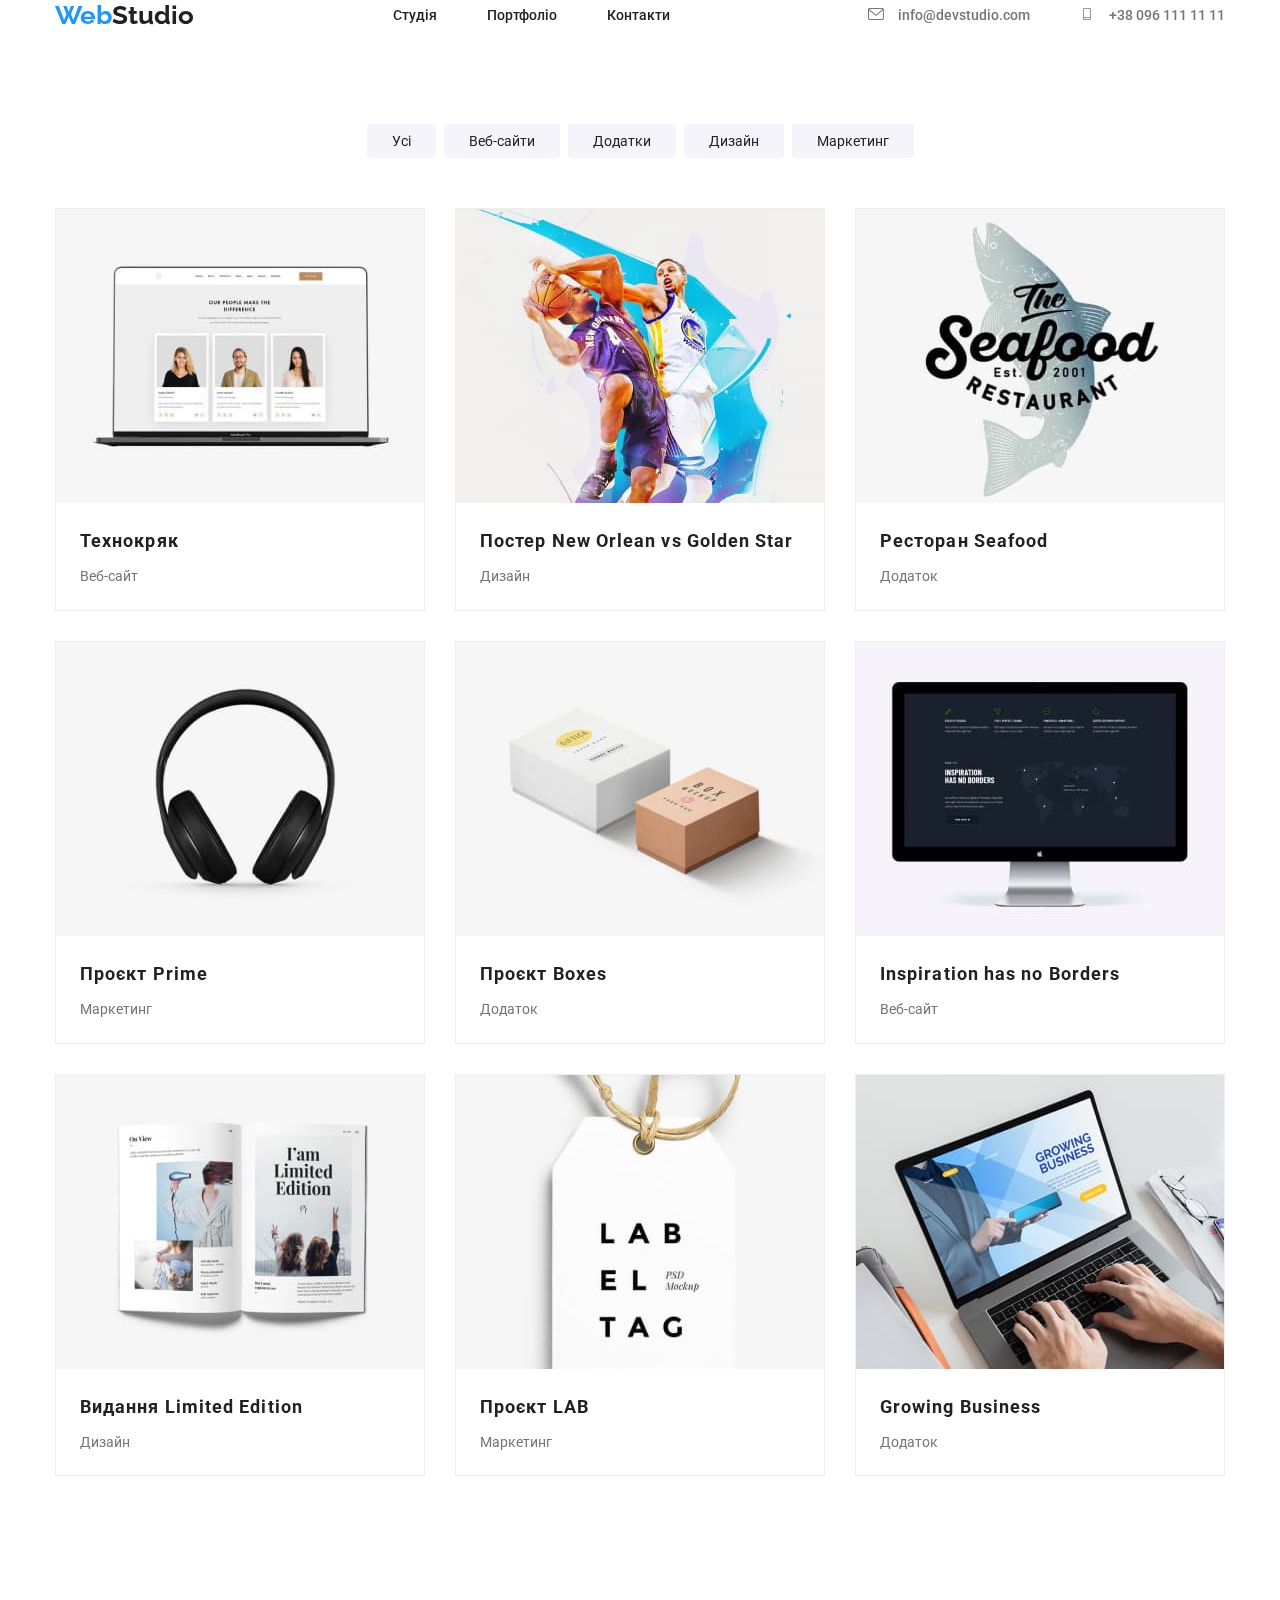
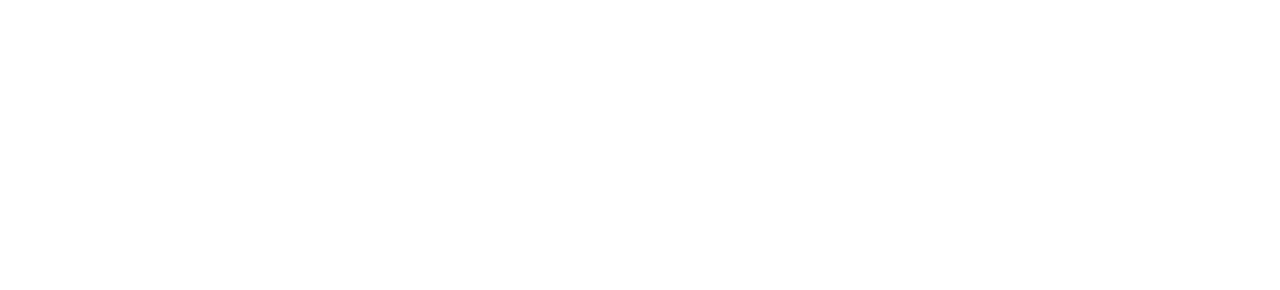
==== commit fe2af05e: "update" ====
--- a/portfolio.html
+++ b/portfolio.html
@@ -20,56 +20,51 @@
   <body>
     <header class="header" data-aos="zoom-in-up">
       <div class="container">
-        <a class="header-logo" href="./index.html"
-          >Web<span class="header-span">Studio</span></a
-        >
+          <a class="header__logo logo" href="./index.html"
+            >Web<span class="header__span header__span--studio">Studio</span></a
+          >
         <nav class="navigation">
           <ul class="nav-list">
-            <li class="nav-list-item">
-              <a class="nav-list-link" href="./index.html">Студія</a>
-            </li>
-            <li class="nav-list-item">
-              <a class="nav-list-link" href="./portfolio.html">Портфоліо</a>
-            </li>
-            <li class="nav-list-item">
-              <a class="nav-list-link" href="#">Контакти</a>
+            <li class="nav-list__item">
+              <a class="nav-list__link" href="./index.html">Студія</a>
+            </li>
+            <li class="nav-list__item">
+              <a class="nav-list__link" href="./portfolio.html">Портфоліо</a>
+            </li>
+            <li class="nav-list__item">
+              <a class="nav-list__link" href="#">Контакти</a>
             </li>
           </ul>
         </nav>
-        <div class="contact-list">
-          <div class="contact-email">
-            <svg class="contacts-email__icon" width="16px" height="12px">
-              <use href="./images/symbol-defs.svg#icon-envelope"></use>
-            </svg>
-            <a class="contact-list-link" href="mailto:info@devstudio.com"
-              >info@devstudio.com</a
-            >
-          </div>
-          <div class="contact-tel">
-            <svg class="contacts-tel__icon" width="10" height="16">
-              <use href="./images/symbol-defs.svg#icon-smartphone"></use>
-            </svg>
-            <a class="contact-list-link" href="tel:+380961111111"
-              >+38 096 111 11 11</a
-            >
-          </div>
+        <div class="contact">
+            <a class="contact__link" href="mailto:info@devstudio.com">
+              <svg class="contact__icon contact__icon--email">
+                <use href="./images/symbol-defs.svg#icon-envelope"></use>
+              </svg>
+              info@devstudio.com</a
+            >
+            <a class="contact__link" href="tel:+380961111111">
+              <svg class="contact__icon contact__icon--phone">
+                <use href="./images/symbol-defs.svg#icon-smartphone"></use>
+              </svg>
+              +38 096 111 11 11</a
+            >
         </div>
-      </div>
     </header>
     <main class="main" data-aos="zoom-in-up">
       <div class="container">
         <button class="main-btn" type="button">Усі</button>
         <button class="main-btn" type="button">Веб-сайти</button>
         <button class="main-btn" type="button">Додатки</button>
-        <button class="main-btn" type="button">Дизайн</button
-        ><button class="main-btn" type="button">Маркетинг</button>
+        <button class="main-btn" type="button">Дизайн</button>
+        <button class="main-btn" type="button">Маркетинг</button>
       </div>
       <div class="container">
         <ul class="main-list">
-          <li class="main-list-item">
-            <div class="thumb">
-              <img
-                class="list-img"
+          <li class="main-list__item">
+            <div class="thumb">
+              <img
+                class="main-list__img"
                 src="./images/portfolio/Технокряк.jpg"
                 alt="Технокряк"
               />
@@ -81,13 +76,13 @@
                 </p>
               </div>
             </div>
-            <h4 class="list-title">Технокряк</h4>
-            <p class="list-text">Веб-сайт</p>
-          </li>
-          <li class="main-list-item">
-            <div class="thumb">
-              <img
-                class="list-img"
+            <h4 class="main-list__title">Технокряк</h4>
+            <p class="main-list__text">Веб-сайт</p>
+          </li>
+          <li class="main-list__item">
+            <div class="thumb">
+              <img
+                class="main-list__img"
                 src="./images/portfolio/NewOrlea.jpg"
                 alt="Технокряк"
               />
@@ -99,13 +94,13 @@
                 </p>
               </div>
             </div>
-            <h4 class="list-title">Постер New Orlean vs Golden Star</h4>
-            <p class="list-text">Дизайн</p>
-          </li>
-          <li class="main-list-item">
-            <div class="thumb">
-              <img
-                class="list-img"
+            <h4 class="main-list__title">Постер New Orlean vs Golden Star</h4>
+            <p class="main-list__text">Дизайн</p>
+          </li>
+          <li class="main-list__item">
+            <div class="thumb">
+              <img
+                class="main-list__img"
                 src="./images/portfolio/Seafood.jpg"
                 alt="Технокряк"
               />
@@ -117,13 +112,13 @@
                 </p>
               </div>
             </div>
-            <h4 class="list-title">Ресторан Seafood</h4>
-            <p class="list-text">Додаток</p>
-          </li>
-          <li class="main-list-item">
-            <div class="thumb">
-              <img
-                class="list-img"
+            <h4 class="main-list__title">Ресторан Seafood</h4>
+            <p class="main-list__text">Додаток</p>
+          </li>
+          <li class="main-list__item">
+            <div class="thumb">
+              <img
+                class="main-list__img"
                 src="./images/portfolio/Prime.jpg"
                 alt="Технокряк"
               />
@@ -135,13 +130,13 @@
                 </p>
               </div>
             </div>
-            <h4 class="list-title">Проєкт Prime</h4>
-            <p class="list-text">Маркетинг</p>
-          </li>
-          <li class="main-list-item">
-            <div class="thumb">
-              <img
-                class="list-img"
+            <h4 class="main-list__title">Проєкт Prime</h4>
+            <p class="main-list__text">Маркетинг</p>
+          </li>
+          <li class="main-list__item">
+            <div class="thumb">
+              <img
+                class="main-list__img"
                 src="./images/portfolio/Boxes.jpg"
                 alt="Технокряк"
               />
@@ -153,13 +148,13 @@
                 </p>
               </div>
             </div>
-            <h4 class="list-title">Проєкт Boxes</h4>
-            <p class="list-text">Додаток</p>
-          </li>
-          <li class="main-list-item">
-            <div class="thumb">
-              <img
-                class="list-img"
+            <h4 class="main-list__title">Проєкт Boxes</h4>
+            <p class="main-list__text">Додаток</p>
+          </li>
+          <li class="main-list__item">
+            <div class="thumb">
+              <img
+                class="main-list__img"
                 src="./images/portfolio/Inspiration.jpg"
                 alt="Технокряк"
               />
@@ -171,13 +166,13 @@
                 </p>
               </div>
             </div>
-            <h4 class="list-title">Inspiration has no Borders</h4>
-            <p class="list-text">Веб-сайт</p>
-          </li>
-          <li class="main-list-item">
-            <div class="thumb">
-              <img
-                class="list-img"
+            <h4 class="main-list__title">Inspiration has no Borders</h4>
+            <p class="main-list__text">Веб-сайт</p>
+          </li>
+          <li class="main-list__item">
+            <div class="thumb">
+              <img
+                class="main-list__img"
                 src="./images/portfolio/Limited.jpg"
                 alt="Технокряк"
               />
@@ -189,13 +184,13 @@
                 </p>
               </div>
             </div>
-            <h4 class="list-title">Видання Limited Edition</h4>
-            <p class="list-text">Дизайн</p>
-          </li>
-          <li class="main-list-item">
-            <div class="thumb">
-              <img
-                class="list-img"
+            <h4 class="main-list__title">Видання Limited Edition</h4>
+            <p class="main-list__text">Дизайн</p>
+          </li>
+          <li class="main-list__item">
+            <div class="thumb">
+              <img
+                class="main-list__img"
                 src="./images/portfolio/Lab.jpg"
                 alt="Технокряк"
               />
@@ -207,13 +202,13 @@
                 </p>
               </div>
             </div>
-            <h4 class="list-title">Проєкт LAB</h4>
-            <p class="list-text">Маркетинг</p>
-          </li>
-          <li class="main-list-item">
-            <div class="thumb">
-              <img
-                class="list-img"
+            <h4 class="main-list__title">Проєкт LAB</h4>
+            <p class="main-list__text">Маркетинг</p>
+          </li>
+          <li class="main-list__item">
+            <div class="thumb">
+              <img
+                class="main-list__img"
                 src="./images/portfolio/Growing.jpg"
                 alt="Технокряк"
               />
@@ -225,63 +220,70 @@
                 </p>
               </div>
             </div>
-            <h4 class="list-title">Growing Business</h4>
-            <p class="list-text">Додаток</p>
+            <h4 class="main-list__title">Growing Business</h4>
+            <p class="main-list__text">Додаток</p>
           </li>
         </ul>
       </div>
     </main>
     <footer class="footer" data-aos="zoom-in-up">
       <div class="container">
-        <div class="footer-pages__left">
-          <a class="footer-logo" href="#"
-            >Web<span class="footer-span">Studio</span></a
+        <section class="footer-contacts">
+          <a class="footer-contacts__logo logo" href="#"
+            >Web<span class="footer-contacts__logo footer-contacts__logo--studio">Studio</span></a
           >
           <address class="address">
-            <p class="footer-adress">м. Київ, пр-т Лесі Українки, 26</p>
-            <a class="footer-mail" href="mailto:info@devstudio.com"
+            <p class="address__city">м. Київ, пр-т Лесі Українки, 26</p>
+            <a class="address__contact" href="mailto:info@devstudio.com"
               >info@devstudio.com</a
             >
-            <a class="footer-tel" href="tel:+380961111111">+38 096 111 11 11</a>
+            <a class="address__contact" href="tel:+380961111111"
+              >+38 096 111 11 11</a
+            >
           </address>
-        </div>
-        <div class="footer-pages__center">
-          <h3 class="footer-pages__title">приєднуйтесь</h3>
-          <ul class="footer-social__list">
-            <li class="footer-social__item">
-              <svg class="footer__icon">
+        </section>
+        <section class="footer-social">
+          <h3 class="footer-social__title">приєднуйтесь</h3>
+          <ul class="networks-list">
+            <li class="networks-list__item">
+              <a href="#" class="networks-list__link networks-list__link--footer"></a>
+              <svg class="networks-list__icon networks-list__icon--footer" style="fill: #fff">
                 <use href="./images/symbol-defs.svg#icon-instagram"></use>
               </svg>
             </li>
-            <li class="footer-social__item">
-              <svg class="footer__icon">
+            <li class="networks-list__item">
+              <a href="#" class="networks-list__link networks-list__link--footer"></a>
+              <svg class="networks-list__icon networks-list__icon--footer" style="fill: #fff">
                 <use href="./images/symbol-defs.svg#icon-twitter"></use>
               </svg>
             </li>
-            <li class="footer-social__item">
-              <svg class="footer__icon">
+            <li class="networks-list__item">
+              <a href="#" class="networks-list__link networks-list__link--footer"></a>
+              <svg class="networks-list__icon networks-list__icon--footer" style="fill: #fff">
                 <use href="./images/symbol-defs.svg#icon-facebook"></use>
               </svg>
             </li>
-            <li class="footer-social__item">
-              <svg class="footer__icon">
+            <li class="networks-list__item">
+              <a href="#" class="networks-list__link networks-list__link--footer"></a>
+              <svg class="networks-list__icon networks-list__icon--footer" style="fill: #fff">
                 <use href="./images/symbol-defs.svg#icon-linkedin"></use>
               </svg>
             </li>
           </ul>
-        </div>
-        <div class="footer-pages__right">
-          <h3 class="footer-pages__title">Підпишіться на розсилку</h3>
-          <form class="footer__form">
-            <input type="email" placeholder="E-mail" class="footer__input" />
-            <button class="footer__btn" type="submit">
+        </section>
+        <section class="footer-subscribe">
+          <form class="footer-form">
+            <label class="footer-form__label">Підпишіться на розсилку
+            <input type="email" placeholder="E-mail" class="footer-form__input"/>
+            </label>
+            <button class="footer-form__btn button" type="submit">
               Підписатися
               <svg class="footer-form__icon">
                 <use href="./images/svg/send.svg"></use>
               </svg>
             </button>
           </form>
-        </div>
+        </section>
       </div>
     </footer>
     <script src="https://unpkg.com/aos@2.3.1/dist/aos.js"></script>
--- a/css/portfolio.min.css
+++ b/css/portfolio.min.css
@@ -1 +1 @@
-:root{--web-studio-black: #212121;--web-studio-blue: #2196f3;--web-studio-white: #ffffff;--web-studio-white2: #f5f4fa;--web-studio-gray: #757575}body{color:var(--web-studio-black);font-family:"Roboto",sans-serif;font-size:14px;font-style:normal;line-height:normal;font-weight:400}.container{width:1200px;padding:0 15px;margin:0 auto}button{cursor:pointer;-webkit-transition-duration:250ms;transition-duration:250ms}button:hover{-webkit-transform:scale(1.05);transform:scale(1.05)}ul{list-style-type:none}a{text-decoration:none}p,h1,h2,h3,h4,h5,h6{margin:0}ul,ol{padding-left:0;margin:0}.header .container{display:-webkit-box;display:-ms-flexbox;display:flex;-webkit-box-align:center;-ms-flex-align:center;align-items:center;-webkit-box-pack:justify;-ms-flex-pack:justify;justify-content:space-between}.header{padding:24px 0 25px;border-bottom:1px solid #ececec}.header-logo{color:var(--web-studio-blue);font-family:"Raleway",sans-serif;font-size:26px;font-weight:700}.header-span{color:var(--web-studio-black)}.nav-list{display:-webkit-box;display:-ms-flexbox;display:flex;-webkit-box-align:center;-ms-flex-align:center;align-items:center;gap:50px}.nav-list-item{position:relative}.nav-list-link{color:var(--web-studio-black);font-weight:500;-webkit-transition:220ms cubic-bezier(0.6, 0, 0.4, 1);transition:220ms cubic-bezier(0.6, 0, 0.4, 1)}.nav-list-link::after{content:"";background-color:var(--web-studio-blue);border-radius:2px;width:0;height:4px;position:absolute;top:45px;left:0;-webkit-transition:width 220ms cubic-bezier(0.6, 0, 0.4, 1);transition:width 220ms cubic-bezier(0.6, 0, 0.4, 1)}.nav-list-link:hover::after{width:100%}.nav-list-link:hover{color:var(--web-studio-blue)}.contact-list{display:-webkit-box;display:-ms-flexbox;display:flex;gap:50px}.contact-list-link{color:var(--web-studio-gray);font-weight:500}.contact-list-link:hover{color:var(--web-studio-blue);-webkit-transition:color 250ms cubic-bezier(0.4, 0, 0.2, 1);transition:color 250ms cubic-bezier(0.4, 0, 0.2, 1)}.contacts-email__icon,.contacts-tel__icon{fill:#757575;margin-right:11px}.contact-email:hover svg,.contact-tel:hover svg{fill:#2196f3;-webkit-transition:fill 250ms cubic-bezier(0.4, 0, 0.2, 1);transition:fill 250ms cubic-bezier(0.4, 0, 0.2, 1)}.main{padding:94px 0}.main .container{display:-webkit-box;display:-ms-flexbox;display:flex;-webkit-box-pack:center;-ms-flex-pack:center;justify-content:center;-webkit-box-align:center;-ms-flex-align:center;align-items:center;gap:8px}.main-btn{color:var(--web-studio-black);text-align:center;line-height:1.6;background-color:var(--web-studio-white2);border:none;border-radius:4px;padding:6px 25px}.main-btn:hover{color:var(--web-studio-white);background-color:var(--web-studio-blue);-webkit-box-shadow:0px 2px 2px 0px rgba(0,0,0,.12),0px 1px 2px 0px rgba(0,0,0,.08),0px 3px 1px 0px rgba(0,0,0,.1);box-shadow:0px 2px 2px 0px rgba(0,0,0,.12),0px 1px 2px 0px rgba(0,0,0,.08),0px 3px 1px 0px rgba(0,0,0,.1);-webkit-transition:background-color 250ms cubic-bezier(0.4, 0, 0.2, 1),color 250ms cubic-bezier(0.4, 0, 0.2, 1),-webkit-box-shadow 250ms cubic-bezier(0.4, 0, 0.2, 1);transition:background-color 250ms cubic-bezier(0.4, 0, 0.2, 1),color 250ms cubic-bezier(0.4, 0, 0.2, 1),-webkit-box-shadow 250ms cubic-bezier(0.4, 0, 0.2, 1);transition:background-color 250ms cubic-bezier(0.4, 0, 0.2, 1),box-shadow 250ms cubic-bezier(0.4, 0, 0.2, 1),color 250ms cubic-bezier(0.4, 0, 0.2, 1);transition:background-color 250ms cubic-bezier(0.4, 0, 0.2, 1),box-shadow 250ms cubic-bezier(0.4, 0, 0.2, 1),color 250ms cubic-bezier(0.4, 0, 0.2, 1),-webkit-box-shadow 250ms cubic-bezier(0.4, 0, 0.2, 1)}.main-list{margin:50px 0 0;display:-webkit-box;display:-ms-flexbox;display:flex;-webkit-box-pack:justify;-ms-flex-pack:justify;justify-content:space-between;row-gap:30px;-ms-flex-wrap:wrap;flex-wrap:wrap}.main-list-item{border:1px solid #eee;-ms-flex-preferred-size:calc((100% - 60px)/3);flex-basis:calc((100% - 60px)/3);cursor:pointer;position:relative;overflow:hidden;-webkit-transition:-webkit-box-shadow 250ms cubic-bezier(0.4, 0, 0.2, 1);transition:-webkit-box-shadow 250ms cubic-bezier(0.4, 0, 0.2, 1);transition:box-shadow 250ms cubic-bezier(0.4, 0, 0.2, 1);transition:box-shadow 250ms cubic-bezier(0.4, 0, 0.2, 1), -webkit-box-shadow 250ms cubic-bezier(0.4, 0, 0.2, 1)}.main-list-item:hover{-webkit-box-shadow:1px 4px 6px 0px rgba(0,0,0,.16),0px 4px 4px 0px rgba(0,0,0,.06),0px 1px 1px 0px rgba(0,0,0,.12);box-shadow:1px 4px 6px 0px rgba(0,0,0,.16),0px 4px 4px 0px rgba(0,0,0,.06),0px 1px 1px 0px rgba(0,0,0,.12);-webkit-transition:-webkit-box-shadow 250ms cubic-bezier(0.4, 0, 0.2, 1);transition:-webkit-box-shadow 250ms cubic-bezier(0.4, 0, 0.2, 1);transition:box-shadow 250ms cubic-bezier(0.4, 0, 0.2, 1);transition:box-shadow 250ms cubic-bezier(0.4, 0, 0.2, 1), -webkit-box-shadow 250ms cubic-bezier(0.4, 0, 0.2, 1)}.list-img{width:100%;height:100%;-o-object-fit:cover;object-fit:cover;-o-object-position:center;object-position:center}.list-title{color:var(--web-studio-black);font-size:18px;font-weight:700;line-height:2;letter-spacing:1.08px;margin:20px 0 4px;padding:0 24px}.list-text{color:var(--web-studio-gray);font-weight:400;line-height:1.9;padding:0 24px 20px}.thumb{position:relative;width:370px;height:294px;overflow:hidden}.overlay-box{position:absolute;top:0;left:0;width:100%;height:100%;-webkit-transform:translateY(100%);transform:translateY(100%);-webkit-transition:-webkit-transform .5s ease;transition:-webkit-transform .5s ease;transition:transform .5s ease;transition:transform .5s ease, -webkit-transform .5s ease}.overlay-box__text{font-weight:400;font-size:18px;line-height:156%;color:#fff;background-color:rgba(33,150,243,.9);padding:62px 23px;width:100%;height:294px}.main-list-item:hover .overlay-box{-webkit-transform:translateY(0);transform:translateY(0);-webkit-transition:-webkit-transform 250ms cubic-bezier(0.4, 0, 0.2, 1);transition:-webkit-transform 250ms cubic-bezier(0.4, 0, 0.2, 1);transition:transform 250ms cubic-bezier(0.4, 0, 0.2, 1);transition:transform 250ms cubic-bezier(0.4, 0, 0.2, 1), -webkit-transform 250ms cubic-bezier(0.4, 0, 0.2, 1)}.footer{background-color:#2f303a;padding:60px 0}.footer .container{display:-webkit-box;display:-ms-flexbox;display:flex;-webkit-box-align:center;-ms-flex-align:center;align-items:center;gap:70px}.footer-pages__left{display:-webkit-box;display:-ms-flexbox;display:flex;-webkit-box-orient:vertical;-webkit-box-direction:normal;-ms-flex-direction:column;flex-direction:column;padding-top:16px}.footer-logo{color:var(--web-studio-blue);font-family:"Raleway",sans-serif;font-size:26px;font-weight:700;display:block;margin-bottom:20px}.footer-span{color:var(--web-studio-white)}.footer-adress{color:var(--web-studio-white);line-height:1.7}.footer-mail{color:rgba(255,255,255,.6);font-size:14px;line-height:1.7}.footer-tel{color:rgba(255,255,255,.6);font-size:14px;line-height:1.7}.address{display:-webkit-box;display:-ms-flexbox;display:flex;-webkit-box-orient:vertical;-webkit-box-direction:normal;-ms-flex-direction:column;flex-direction:column;gap:9px}.footer-pages__title{font-weight:700;font-size:14px;letter-spacing:.03em;text-transform:uppercase;color:#fff;margin-bottom:20px}.footer-social__list{display:-webkit-box;display:-ms-flexbox;display:flex;gap:10px}.footer-social__item{display:inline-block;padding:12px;border-radius:22px;background-color:rgba(255,255,255,.1)}.footer-social__item:hover{background-color:#2196f3;cursor:pointer;-webkit-transition:background-color 250ms cubic-bezier(0.4, 0, 0.2, 1);transition:background-color 250ms cubic-bezier(0.4, 0, 0.2, 1)}.footer__icon{fill:#fff;width:20px;height:20px}.footer__form{display:-webkit-box;display:-ms-flexbox;display:flex;gap:12px}.footer__input{border:1px solid rgba(255,255,255,.3);border-radius:4px;width:358px;height:50px;-webkit-box-shadow:0 4px 4px 0 rgba(0,0,0,.15);box-shadow:0 4px 4px 0 rgba(0,0,0,.15);background-color:rgba(33,150,243,0);padding:13px 15px;font-weight:400;font-size:16px;line-height:1.25;color:rgba(255,255,255,.6)}.footer__btn{border-radius:4px;-webkit-box-shadow:0 4px 4px 0 rgba(0,0,0,.15);box-shadow:0 4px 4px 0 rgba(0,0,0,.15);background-color:var(--web-studio-blue);width:200px;height:50px;border:none;font-size:16px;line-height:1.87;text-align:center;color:var(--web-studio-white)}.footer-form__icon{position:relative;left:6px;top:3px;width:24px;height:24px}/*# sourceMappingURL=portfolio.min.css.map */+body{color:#212121;font-family:"Roboto",sans-serif;font-size:14px;font-style:normal;line-height:normal;font-weight:400}.container{width:1200px;padding:0 15px;margin:0 auto}button{cursor:pointer;-webkit-transition-duration:250ms;transition-duration:250ms}button:hover{-webkit-transform:scale(1.05);transform:scale(1.05)}ul{list-style-type:none}a{text-decoration:none}p,h1,h2,h3,h4,h5,h6{margin:0}ul,ol{padding-left:0;margin:0}.header{@e padding: 24px 0 25px}.header__span--studio{color:#212121}.header .container{display:-webkit-box;display:-ms-flexbox;display:flex;-webkit-box-align:center;-ms-flex-align:center;align-items:center;-webkit-box-pack:justify;-ms-flex-pack:justify;justify-content:space-between}.logo{color:#2196f3;font-family:"Raleway",sans-serif;font-weight:700;font-size:26px}.nav-list{display:-webkit-box;display:-ms-flexbox;display:flex;-webkit-box-align:center;-ms-flex-align:center;align-items:center;gap:50px}.nav-list__item{position:relative}.nav-list__link{color:#212121;font-weight:500;-webkit-transition:220ms cubic-bezier(0.6, 0, 0.4, 1);transition:220ms cubic-bezier(0.6, 0, 0.4, 1)}.nav-list__link:hover{color:#2196f3}.nav-list__link::after{content:"";background-color:#2196f3;border-radius:2px;width:0;height:4px;position:absolute;top:45px;left:0;-webkit-transition:width 220ms cubic-bezier(0.6, 0, 0.4, 1);transition:width 220ms cubic-bezier(0.6, 0, 0.4, 1)}.nav-list__link:hover::after{width:100%}.contact{display:-webkit-box;display:-ms-flexbox;display:flex;gap:49px}.contact__link{color:#757575;font-weight:500}.contact__link:hover svg{fill:#2196f3;-webkit-transition:fill 250ms cubic-bezier(0.4, 0, 0.2, 1);transition:fill 250ms cubic-bezier(0.4, 0, 0.2, 1)}.contact__link:hover{color:#2196f3;-webkit-transition:color 250ms cubic-bezier(0.4, 0, 0.2, 1);transition:color 250ms cubic-bezier(0.4, 0, 0.2, 1)}.contact__icon{fill:#757575;margin-right:11px}.contact__icon--email{width:16px;height:12px}.contact__icon--phone{width:16px;height:12px}.contact-email:hover svg,.contact-tel:hover svg{fill:#2196f3;-webkit-transition:fill 250ms cubic-bezier(0.4, 0, 0.2, 1);transition:fill 250ms cubic-bezier(0.4, 0, 0.2, 1)}.main{padding:94px 0}.main .container{display:-webkit-box;display:-ms-flexbox;display:flex;-webkit-box-pack:center;-ms-flex-pack:center;justify-content:center;-webkit-box-align:center;-ms-flex-align:center;align-items:center;gap:8px}.main-btn{color:#212121;text-align:center;line-height:1.6;background-color:#f5f4fa;border:none;border-radius:4px;padding:6px 25px}.main-btn:hover{color:#fff;background-color:#2196f3;-webkit-box-shadow:0px 2px 2px 0px rgba(0,0,0,.12),0px 1px 2px 0px rgba(0,0,0,.08),0px 3px 1px 0px rgba(0,0,0,.1);box-shadow:0px 2px 2px 0px rgba(0,0,0,.12),0px 1px 2px 0px rgba(0,0,0,.08),0px 3px 1px 0px rgba(0,0,0,.1);-webkit-transition:background-color 250ms cubic-bezier(0.4, 0, 0.2, 1),color 250ms cubic-bezier(0.4, 0, 0.2, 1),-webkit-box-shadow 250ms cubic-bezier(0.4, 0, 0.2, 1);transition:background-color 250ms cubic-bezier(0.4, 0, 0.2, 1),color 250ms cubic-bezier(0.4, 0, 0.2, 1),-webkit-box-shadow 250ms cubic-bezier(0.4, 0, 0.2, 1);transition:background-color 250ms cubic-bezier(0.4, 0, 0.2, 1),box-shadow 250ms cubic-bezier(0.4, 0, 0.2, 1),color 250ms cubic-bezier(0.4, 0, 0.2, 1);transition:background-color 250ms cubic-bezier(0.4, 0, 0.2, 1),box-shadow 250ms cubic-bezier(0.4, 0, 0.2, 1),color 250ms cubic-bezier(0.4, 0, 0.2, 1),-webkit-box-shadow 250ms cubic-bezier(0.4, 0, 0.2, 1)}.main-list{margin:50px 0 0;display:-webkit-box;display:-ms-flexbox;display:flex;-webkit-box-pack:justify;-ms-flex-pack:justify;justify-content:space-between;row-gap:30px;-ms-flex-wrap:wrap;flex-wrap:wrap}.main-list__item{border:1px solid #eee;-ms-flex-preferred-size:calc((100% - 60px)/3);flex-basis:calc((100% - 60px)/3);cursor:pointer;position:relative;overflow:hidden;-webkit-transition:-webkit-box-shadow 250ms cubic-bezier(0.4, 0, 0.2, 1);transition:-webkit-box-shadow 250ms cubic-bezier(0.4, 0, 0.2, 1);transition:box-shadow 250ms cubic-bezier(0.4, 0, 0.2, 1);transition:box-shadow 250ms cubic-bezier(0.4, 0, 0.2, 1), -webkit-box-shadow 250ms cubic-bezier(0.4, 0, 0.2, 1)}.main-list__item:hover{-webkit-box-shadow:1px 4px 6px 0px rgba(0,0,0,.16),0px 4px 4px 0px rgba(0,0,0,.06),0px 1px 1px 0px rgba(0,0,0,.12);box-shadow:1px 4px 6px 0px rgba(0,0,0,.16),0px 4px 4px 0px rgba(0,0,0,.06),0px 1px 1px 0px rgba(0,0,0,.12);-webkit-transition:-webkit-box-shadow 250ms cubic-bezier(0.4, 0, 0.2, 1);transition:-webkit-box-shadow 250ms cubic-bezier(0.4, 0, 0.2, 1);transition:box-shadow 250ms cubic-bezier(0.4, 0, 0.2, 1);transition:box-shadow 250ms cubic-bezier(0.4, 0, 0.2, 1), -webkit-box-shadow 250ms cubic-bezier(0.4, 0, 0.2, 1)}.main-list__img{width:100%;height:100%;-o-object-fit:cover;object-fit:cover;-o-object-position:center;object-position:center}.main-list__title{color:#212121;font-size:18px;font-weight:700;line-height:2;letter-spacing:1.08px;margin:20px 0 4px;padding:0 24px}.main-list__text{color:#757575;font-weight:400;line-height:1.9;padding:0 24px 20px}.thumb{position:relative;width:370px;height:294px;overflow:hidden}.overlay-box{position:absolute;top:0;left:0;width:100%;height:100%;-webkit-transform:translateY(100%);transform:translateY(100%);-webkit-transition:-webkit-transform .5s ease;transition:-webkit-transform .5s ease;transition:transform .5s ease;transition:transform .5s ease, -webkit-transform .5s ease}.overlay-box__text{font-weight:400;font-size:18px;line-height:156%;color:#fff;background-color:rgba(33,150,243,.9);padding:62px 23px;width:100%;height:294px}.main-list__item:hover .overlay-box{-webkit-transform:translateY(0);transform:translateY(0);-webkit-transition:-webkit-transform 250ms cubic-bezier(0.4, 0, 0.2, 1);transition:-webkit-transform 250ms cubic-bezier(0.4, 0, 0.2, 1);transition:transform 250ms cubic-bezier(0.4, 0, 0.2, 1);transition:transform 250ms cubic-bezier(0.4, 0, 0.2, 1), -webkit-transform 250ms cubic-bezier(0.4, 0, 0.2, 1)}.footer{background-color:#2f303a;padding:60px 0}.footer .container{display:-webkit-box;display:-ms-flexbox;display:flex;-webkit-box-align:center;-ms-flex-align:center;align-items:center;gap:70px}.footer-contacts{display:-webkit-box;display:-ms-flexbox;display:flex;-webkit-box-orient:vertical;-webkit-box-direction:normal;-ms-flex-direction:column;flex-direction:column;padding-top:16px}.footer-contacts__logo{margin-bottom:20px}.footer-contacts__logo--studio{color:#fff}.address{display:-webkit-box;display:-ms-flexbox;display:flex;-webkit-box-orient:vertical;-webkit-box-direction:normal;-ms-flex-direction:column;flex-direction:column;gap:9px}.address__city{color:#fff;line-height:1.7}.address__contact{color:rgba(255,255,255,.6);font-size:14px;line-height:1.7}.footer-social__title{font-weight:700;font-size:14px;letter-spacing:.03em;text-transform:uppercase;color:#fff;margin-bottom:20px}.networks-list__item{display:inline-block;padding:12px;border-radius:22px;background-color:rgba(255,255,255,.1);-webkit-transition:background-color 250ms cubic-bezier(0.4, 0, 0.2, 1);transition:background-color 250ms cubic-bezier(0.4, 0, 0.2, 1)}.networks-list__item:hover{background-color:#2196f3;cursor:pointer}.networks-list__icon--footer{fill:#fff;width:20px;height:20px}.footer-subscribe{position:relative;left:0;top:5px}.footer-form{display:-webkit-box;display:-ms-flexbox;display:flex;-webkit-box-align:end;-ms-flex-align:end;align-items:flex-end;gap:12px}.footer-form__label{font-weight:700;color:#fff;display:-webkit-box;display:-ms-flexbox;display:flex;-webkit-box-orient:vertical;-webkit-box-direction:normal;-ms-flex-direction:column;flex-direction:column;gap:20px;text-transform:uppercase}.footer-form__input{border:1px solid rgba(255,255,255,.3);border-radius:4px;width:358px;height:50px;-webkit-box-shadow:0 4px 4px 0 rgba(0,0,0,.15);box-shadow:0 4px 4px 0 rgba(0,0,0,.15);background-color:rgba(33,150,243,0);padding:13px 15px;color:rgba(255,255,255,.6);font-size:16px}.footer-form__btn{display:-webkit-box;display:-ms-flexbox;display:flex;-webkit-box-pack:center;-ms-flex-pack:center;justify-content:center;-webkit-box-align:center;-ms-flex-align:center;align-items:center;gap:10px;padding:10px 30px;background-color:#2196f3;display:block;margin:0 auto;-webkit-box-shadow:0px 4px 4px 0px rgba(0,0,0,.15);box-shadow:0px 4px 4px 0px rgba(0,0,0,.15)}.footer-form__icon{width:21px;height:21px;fill:#fff}/*# sourceMappingURL=portfolio.min.css.map */